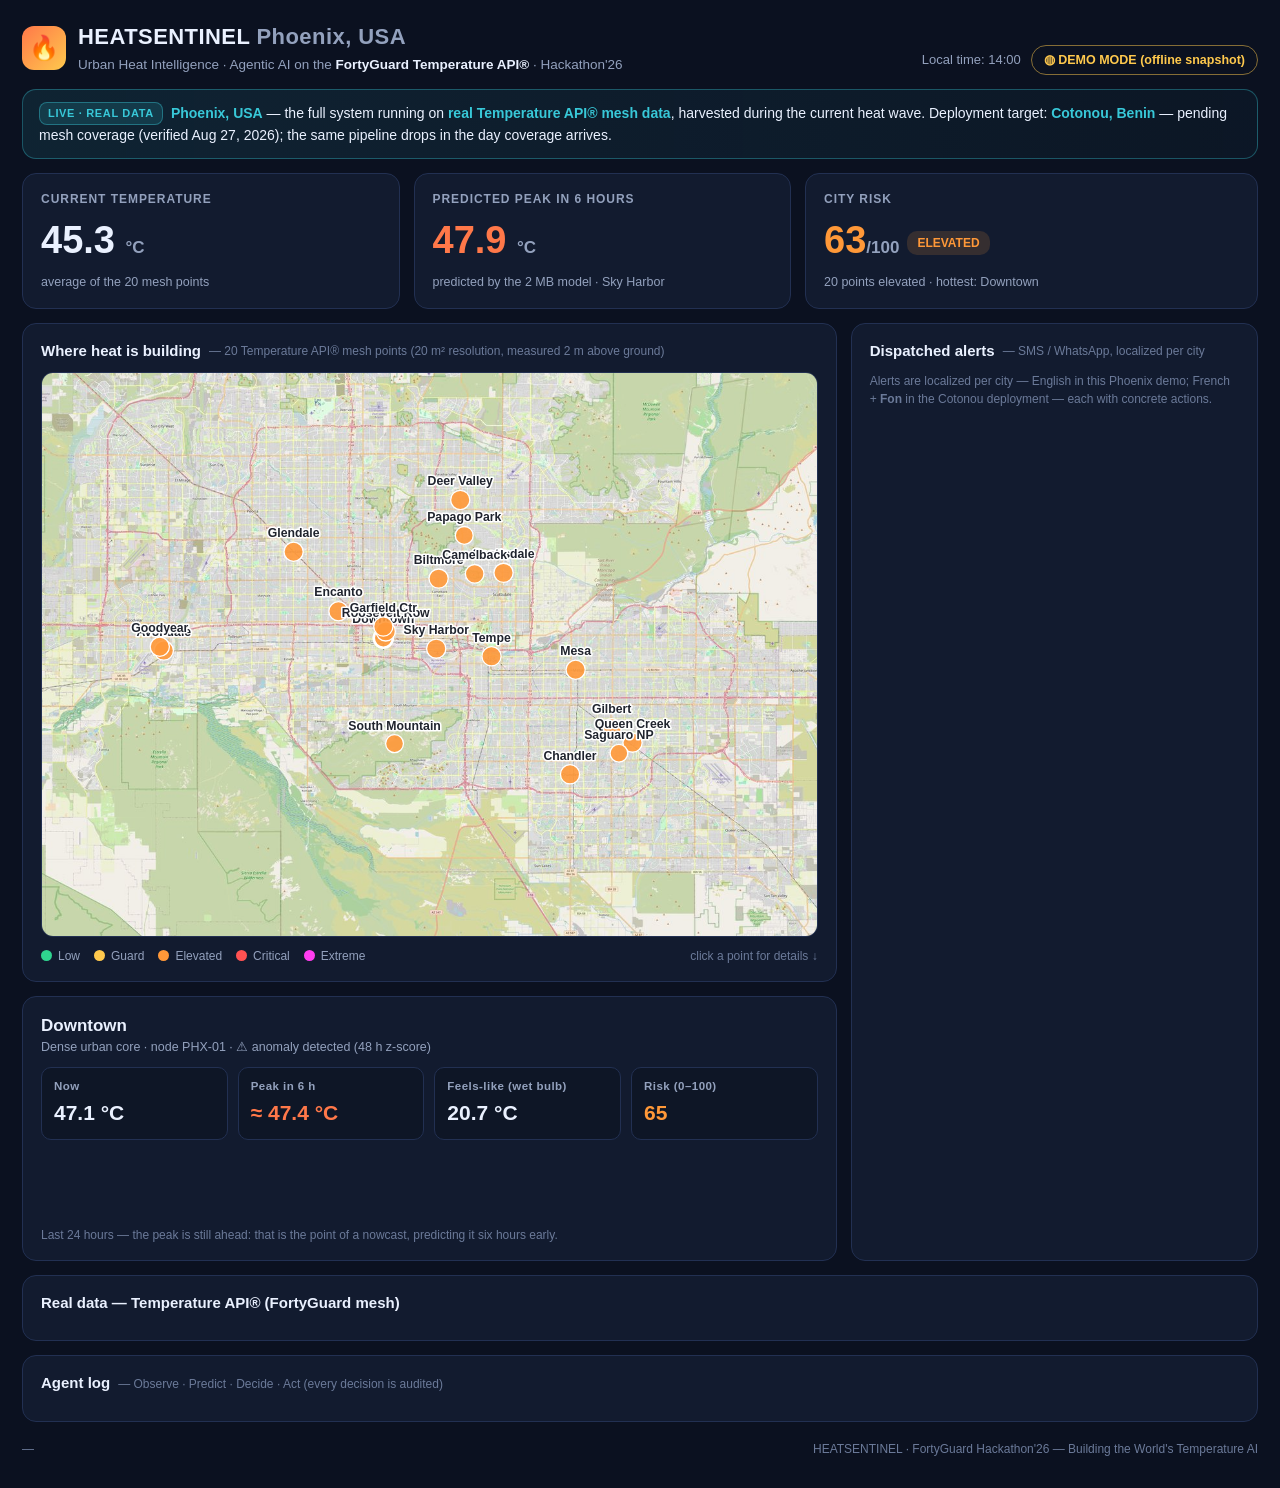
==== demo/dashboard.html @ e4a12551 "HeatSentinel — FortyGuard Hackathon'26 (Temperature API®)" ====
<!DOCTYPE html>
<html lang="fr">
<head>
<meta charset="UTF-8">
<meta name="viewport" content="width=device-width, initial-scale=1.0">
<title>HeatSentinel — Cotonou · Bénin</title>
<style>
:root{
  --bg:#0b1120; --card:#121b2f; --card2:#0e1626; --line:#223052;
  --txt:#eaf1ff; --mut:#93a1bd; --faint:#6b7a99;
  --acc:#ff7849; --gold:#ffc94d; --red:#ff5252; --green:#2fd48f;
  --orange:#ff9838; --cyan:#38c8d8; --extreme:#ff3df0;
}
*{box-sizing:border-box;margin:0;padding:0}
body{background:var(--bg);color:var(--txt);font:15px/1.5 -apple-system,BlinkMacSystemFont,"Segoe UI",Roboto,"Helvetica Neue",Arial,sans-serif;padding:20px 22px 30px}
h1{font-size:22px;letter-spacing:.02em}
h2{font-size:15px;font-weight:600;color:var(--txt);margin-bottom:10px;display:flex;align-items:center;gap:8px}
.mut{color:var(--mut)}
.wrap{max-width:1280px;margin:0 auto;display:flex;flex-direction:column;gap:14px}

/* ---------- header ---------- */
header{display:flex;justify-content:space-between;align-items:flex-end;gap:16px}
.brand{display:flex;gap:12px;align-items:center}
.logo{width:44px;height:44px;border-radius:12px;background:linear-gradient(135deg,#ff7849,#ffc94d);display:flex;align-items:center;justify-content:center;font-size:24px;flex:none}
.brand .sub{color:var(--mut);font-size:13.5px;margin-top:2px}
.hright{display:flex;gap:10px;align-items:center}
.badge{font-size:12.5px;font-weight:600;padding:5px 12px;border-radius:20px;border:1px solid var(--line);color:var(--mut);white-space:nowrap}
.badge.live{border-color:rgba(47,212,143,.5);color:var(--green)}
.badge.demo{border-color:rgba(255,201,77,.5);color:var(--gold)}
#clock{font-size:13px;color:var(--mut);font-variant-numeric:tabular-nums}

/* ---------- banner contexte ---------- */
.banner{background:linear-gradient(90deg,rgba(56,200,216,.10),rgba(56,200,216,.03));border:1px solid rgba(56,200,216,.35);border-radius:14px;padding:12px 16px;font-size:14px;color:var(--txt)}
.banner b{color:var(--cyan)}
.banner .tag{display:inline-block;background:rgba(56,200,216,.15);border:1px solid rgba(56,200,216,.4);color:var(--cyan);font-size:11px;font-weight:700;letter-spacing:.06em;padding:2px 8px;border-radius:8px;margin-right:8px;vertical-align:1px}

/* ---------- hero stats ---------- */
.hero{display:grid;grid-template-columns:1fr 1fr 1.2fr;gap:14px}
.stat{background:var(--card);border:1px solid var(--line);border-radius:14px;padding:16px 18px}
.stat .k{font-size:12px;font-weight:600;letter-spacing:.08em;color:var(--mut);text-transform:uppercase}
.stat .v{font-size:38px;font-weight:700;margin-top:4px;font-variant-numeric:tabular-nums}
.stat .v small{font-size:17px;font-weight:600;color:var(--mut)}
.stat .s{font-size:12.5px;color:var(--mut);margin-top:4px}
.stat.peak .v{color:var(--acc)}
.stat.risk .v{color:var(--green)}
.lv-chip{display:inline-block;font-size:12px;font-weight:700;padding:3px 10px;border-radius:10px;margin-left:8px;vertical-align:6px}
.l-green{background:rgba(47,212,143,.15);color:var(--green)}
.l-yellow{background:rgba(255,201,77,.15);color:var(--gold)}
.l-orange{background:rgba(255,152,56,.15);color:var(--orange)}
.l-red{background:rgba(255,82,82,.15);color:var(--red)}
.l-black{background:rgba(255,61,240,.15);color:var(--extreme)}

/* ---------- grid principale ---------- */
.grid{display:grid;grid-template-columns:2fr 1fr;gap:14px}
.card{background:var(--card);border:1px solid var(--line);border-radius:14px;padding:16px 18px}
.card h2 .hint{font-weight:400;font-size:12px;color:var(--faint)}
.card h2 .hint{font-weight:400;font-size:12px;color:var(--faint)}

/* carte */
.mapbox{position:relative}
.mapframe{position:relative;border-radius:12px;overflow:hidden;border:1px solid var(--line);background:#0b1426}
#mapImg{width:100%;display:block}
svg#map{position:absolute;inset:0;width:100%;height:100%}
.node{cursor:pointer;transition:r .15s}
.node:hover{stroke:#fff;stroke-width:3}
.node.sel{stroke:#fff;stroke-width:4}
.maplabel{font-size:19px;font-weight:600;fill:#20242e;paint-order:stroke;stroke:#ffffff;stroke-width:5px;stroke-linejoin:round}
.maplegend{display:flex;gap:14px;flex-wrap:wrap;margin-top:10px;font-size:12px;color:var(--mut)}
.maplegend span{display:flex;align-items:center;gap:6px}
.dot{width:11px;height:11px;border-radius:50%;display:inline-block}

/* détail point */
.detailgrid{display:grid;grid-template-columns:repeat(4,1fr);gap:10px;margin-bottom:10px}
.dcell{background:var(--card2);border:1px solid var(--line);border-radius:10px;padding:10px 12px}
.dcell .k{font-size:11.5px;color:var(--mut);font-weight:600;letter-spacing:.04em}
.dcell .v{font-size:21px;font-weight:700;margin-top:2px;font-variant-numeric:tabular-nums}
.dcell .v.acc{color:var(--acc)}
#dName{font-size:17px;font-weight:700}
#dZone{font-size:12.5px;color:var(--mut);margin-bottom:10px}
canvas#spark{width:100%;height:74px;display:block;margin-top:8px}

/* alertes */
.alert{background:var(--card2);border:1px solid var(--line);border-left:4px solid var(--red);border-radius:10px;padding:11px 13px;margin-bottom:10px}
.alert.lv-green{border-left-color:var(--green)}
.alert.lv-yellow{border-left-color:var(--gold)}
.alert.lv-orange{border-left-color:var(--orange)}
.alert.lv-red{border-left-color:var(--red)}
.alert.lv-black{border-left-color:var(--extreme)}
.a-head{display:flex;align-items:center;gap:8px;font-size:13px;margin-bottom:6px}
.a-time{color:var(--faint);font-variant-numeric:tabular-nums}
.a-node{font-weight:700}
.a-badge{font-size:11px;font-weight:700;padding:2px 9px;border-radius:9px}
.a-msg{font-size:13.5px;line-height:1.45}
.a-fon{font-size:13px;font-style:italic;color:var(--gold);margin-top:5px;display:flex;gap:7px;align-items:baseline}
.fon-tag{font-style:normal;font-size:9.5px;font-weight:800;letter-spacing:.08em;background:rgba(255,201,77,.14);border:1px solid rgba(255,201,77,.45);color:var(--gold);padding:1px 6px;border-radius:6px;flex:none}
.a-actions{font-size:12px;color:var(--mut);margin-top:7px;padding-top:7px;border-top:1px dashed var(--line)}
.a-actions b{color:var(--txt);font-weight:600}
.annote{font-size:12px;color:var(--faint);margin-top:2px}

/* données réelles */
.realhead{display:flex;justify-content:space-between;align-items:baseline;gap:10px;flex-wrap:wrap}
.realgrid{display:grid;grid-template-columns:repeat(auto-fill,minmax(190px,1fr));gap:8px;margin-top:10px}
.realcard{background:rgba(56,200,216,.06);border:1px solid rgba(56,200,216,.28);border-radius:10px;padding:9px 12px}
.realcard .rc-name{font-weight:700;font-size:13px}
.realcard .rc-date{font-size:11px;color:var(--faint);margin-bottom:5px}
.realcard .rc-vals{display:flex;gap:12px;font-size:12.5px;font-variant-numeric:tabular-nums}
.realcard .rc-vals b{font-size:14.5px}
.rc-min{color:var(--cyan)} .rc-avg{color:var(--txt)} .rc-max{color:var(--orange)}

/* journal agent */
.ev{font-size:13px;padding:7px 0;border-bottom:1px dashed var(--line);display:flex;gap:10px;align-items:baseline}
.ev:last-child{border-bottom:none}
.ev-t{color:var(--faint);font-variant-numeric:tabular-nums;flex:none;font-size:12px}
.ev-k{font-weight:700;font-size:11px;letter-spacing:.05em;flex:none;width:92px}
.ev-n{color:var(--acc);font-weight:600;flex:none}

/* footer */
footer{display:flex;justify-content:space-between;gap:14px;flex-wrap:wrap;color:var(--faint);font-size:12px;padding-top:4px}
@media (max-width:900px){.grid{grid-template-columns:1fr}.hero{grid-template-columns:1fr}.detailgrid{grid-template-columns:1fr 1fr}}
</style>
</head>
<body>
<div class="wrap">

  <header>
    <div class="brand">
      <div class="logo">🔥</div>
      <div>
        <h1>HEATSENTINEL <span id="cityName" class="mut" style="font-weight:600">Phoenix, USA</span></h1>
        <div class="sub">Urban Heat Intelligence · Agentic AI on the <b style="color:var(--txt)">FortyGuard Temperature API®</b> · Hackathon'26</div>
      </div>
    </div>
    <div class="hright">
      <div id="clock">—</div>
      <div id="badge" class="badge demo">…</div>
    </div>
  </header>

  <div class="banner" id="banner">Chargement…</div>

  <div class="hero">
    <div class="stat">
      <div class="k">Current temperature</div>
      <div class="v" id="statNow">— <small>°C</small></div>
      <div class="s" id="statNowSub">average of the 20 mesh points</div>
    </div>
    <div class="stat peak">
      <div class="k">Predicted peak in 6 hours</div>
      <div class="v" id="statPeak">— <small>°C</small></div>
      <div class="s">predicted by the 2 MB model · <span id="statPeakNode">—</span></div>
    </div>
    <div class="stat risk">
      <div class="k">City risk</div>
      <div class="v" id="statScore">—<small>/100</small><span id="statLevel" class="lv-chip l-green">—</span></div>
      <div class="s" id="statLevels">—</div>
    </div>
  </div>

  <div class="grid">
    <div style="display:flex;flex-direction:column;gap:14px">
      <div class="card mapbox">
        <h2>Where heat is building <span class="hint">— 20 Temperature API® mesh points (20 m² resolution, measured 2 m above ground)</span></h2>
        <div class="mapframe">
          <img id="mapImg" src="[data-uri]" alt="Carte de la ville (OpenStreetMap)">
          <svg id="map" viewBox="0 0 1200 872" preserveAspectRatio="none">
            <g id="nodes"></g>
          </svg>
        </div>
        <div class="maplegend">
          <span><i class="dot" style="background:var(--green)"></i> Low</span>
          <span><i class="dot" style="background:var(--gold)"></i> Guard</span>
          <span><i class="dot" style="background:var(--orange)"></i> Elevated</span>
          <span><i class="dot" style="background:var(--red)"></i> Critical</span>
          <span><i class="dot" style="background:var(--extreme)"></i> Extreme</span>
          <span style="margin-left:auto;color:var(--faint)">click a point for details ↓</span>
        </div>
      </div>

      <div class="card">
        <div id="dName">—</div>
        <div id="dZone">—</div>
        <div class="detailgrid">
          <div class="dcell"><div class="k">Now</div><div class="v" id="dT">—</div></div>
          <div class="dcell"><div class="k">Peak in 6 h</div><div class="v acc" id="dPeak">—</div></div>
          <div class="dcell"><div class="k">Feels-like (wet bulb)</div><div class="v" id="dWb">—</div></div>
          <div class="dcell"><div class="k">Risk (0–100)</div><div class="v" id="dScore">—</div></div>
        </div>
        <canvas id="spark" width="900" height="74"></canvas>
        <div class="annote">Last 24 hours — the peak is still ahead: that is the point of a nowcast, predicting it six hours early.</div>
      </div>
    </div>

    <div class="card">
      <h2>Dispatched alerts <span class="hint">— SMS / WhatsApp, localized per city</span></h2>
      <div id="alerts"></div>
      <div class="annote">Alerts are localized per city — English in this Phoenix demo; French + <b>Fon</b> in the Cotonou deployment — each with concrete actions.</div>
    </div>
  </div>

  <div class="card" id="realCard">
    <div class="realhead">
      <h2 style="margin-bottom:0">Real data — Temperature API® (FortyGuard mesh)</h2>
      <span class="hint" id="realMeta" style="font-size:12.5px;color:var(--faint)"></span>
    </div>
    <div class="annote" id="realNote"></div>
    <div class="realgrid" id="realGrid"></div>
  </div>

  <div class="card">
    <h2>Agent log <span class="hint">— Observe · Predict · Decide · Act (every decision is audited)</span></h2>
    <div id="agent"></div>
  </div>

  <footer>
    <span id="modelinfo">—</span>
    <span>HEATSENTINEL · FortyGuard Hackathon'26 — Building the World's Temperature AI</span>
  </footer>
</div>

<script>
const SNAP = /*__SNAPSHOT__*/{"mode": "demo", "speed": "snapshot (hors-ligne)", "ts": "2026-08-27T21:00:00+00:00", "clock_local": "14:00", "city": {"name": "Phoenix", "country": "USA — Arizona", "population": "≈ 1,6 M (ville) · 4,9 M (métropole)", "heat_pitch": "chaleur désertique — 40–43 °C réguliers en août, 45+ en vague de chaleur", "map": {"label": "SONORAN DESERT", "coast": false, "x0": -112.45, "x1": -111.65, "y0": 33.25, "y1": 33.65}, "source": "Temperature API® mesh (20 m², 2 m above ground) — 40 real readings, re-anchored daily"}, "nodes": [{"node_id": "PHX-01", "name": "Downtown", "lat": 33.448, "lon": -112.074, "zone": "dense", "uhi": 2.4, "t_now": 47.1, "rh": 6.9, "wind": 1.0, "wb_gt": 20.7, "tmax6h": 47.4, "score": 65.0, "level": "orange", "anomaly": 1}, {"node_id": "PHX-02", "name": "Sky Harbor", "lat": 33.437, "lon": -112.008, "zone": "industrial", "uhi": 2.8, "t_now": 48.2, "rh": 5.0, "wind": 1.7, "wb_gt": 20.0, "tmax6h": 47.9, "score": 65.0, "level": "orange", "anomaly": 1}, {"node_id": "PHX-03", "name": "Tempe", "lat": 33.429, "lon": -111.939, "zone": "dense", "uhi": 1.8, "t_now": 46.4, "rh": 5.0, "wind": 1.8, "wb_gt": 19.1, "tmax6h": 46.8, "score": 65.0, "level": "orange", "anomaly": 1}, {"node_id": "PHX-04", "name": "Mesa", "lat": 33.415, "lon": -111.834, "zone": "mixed", "uhi": 1.5, "t_now": 45.5, "rh": 6.3, "wind": 1.1, "wb_gt": 19.5, "tmax6h": 46.8, "score": 65.0, "level": "orange", "anomaly": 1}, {"node_id": "PHX-05", "name": "Chandler", "lat": 33.306, "lon": -111.841, "zone": "mixed", "uhi": 1.4, "t_now": 45.8, "rh": 5.0, "wind": 3.8, "wb_gt": 18.8, "tmax6h": 46.9, "score": 65.0, "level": "orange", "anomaly": 1}, {"node_id": "PHX-06", "name": "Gilbert", "lat": 33.354, "lon": -111.789, "zone": "mixed", "uhi": 1.3, "t_now": 46.1, "rh": 6.7, "wind": 2.7, "wb_gt": 20.0, "tmax6h": 46.7, "score": 65.0, "level": "orange", "anomaly": 1}, {"node_id": "PHX-07", "name": "Scottsdale", "lat": 33.516, "lon": -111.924, "zone": "mixed", "uhi": 1.2, "t_now": 45.2, "rh": 5.0, "wind": 2.8, "wb_gt": 18.5, "tmax6h": 46.6, "score": 65.0, "level": "orange", "anomaly": 1}, {"node_id": "PHX-08", "name": "Glendale", "lat": 33.538, "lon": -112.186, "zone": "dense", "uhi": 1.6, "t_now": 46.0, "rh": 5.2, "wind": 3.0, "wb_gt": 19.0, "tmax6h": 47.0, "score": 65.0, "level": "orange", "anomaly": 1}, {"node_id": "PHX-09", "name": "Avondale", "lat": 33.435, "lon": -112.348, "zone": "mixed", "uhi": 1.2, "t_now": 45.2, "rh": 5.0, "wind": 2.2, "wb_gt": 18.5, "tmax6h": 46.7, "score": 65.0, "level": "orange", "anomaly": 1}, {"node_id": "PHX-10", "name": "Goodyear", "lat": 33.439, "lon": -112.353, "zone": "industrial", "uhi": 1.9, "t_now": 46.8, "rh": 5.0, "wind": 2.7, "wb_gt": 19.3, "tmax6h": 47.3, "score": 65.0, "level": "orange", "anomaly": 1}, {"node_id": "PHX-11", "name": "Queen Creek", "lat": 33.339, "lon": -111.763, "zone": "mixed", "uhi": 1.1, "t_now": 44.3, "rh": 9.6, "wind": 3.5, "wb_gt": 20.8, "tmax6h": 46.3, "score": 65.0, "level": "orange", "anomaly": 1}, {"node_id": "PHX-12", "name": "Deer Valley", "lat": 33.592, "lon": -111.978, "zone": "mixed", "uhi": 1.0, "t_now": 45.6, "rh": 5.0, "wind": 4.5, "wb_gt": 18.7, "tmax6h": 46.8, "score": 65.0, "level": "orange", "anomaly": 1}, {"node_id": "PHX-13", "name": "Encanto", "lat": 33.476, "lon": -112.13, "zone": "mixed", "uhi": 1.3, "t_now": 45.7, "rh": 5.6, "wind": 2.5, "wb_gt": 19.1, "tmax6h": 47.1, "score": 65.0, "level": "orange", "anomaly": 1}, {"node_id": "PHX-14", "name": "Biltmore", "lat": 33.51, "lon": -112.005, "zone": "dense", "uhi": 1.5, "t_now": 45.0, "rh": 5.0, "wind": 3.4, "wb_gt": 18.4, "tmax6h": 46.6, "score": 65.0, "level": "orange", "anomaly": 1}, {"node_id": "PHX-15", "name": "Papago Park", "lat": 33.555, "lon": -111.973, "zone": "park", "uhi": -1.2, "t_now": 42.9, "rh": 5.2, "wind": 2.9, "wb_gt": 17.4, "tmax6h": 43.5, "score": 55.5, "level": "orange", "anomaly": 0}, {"node_id": "PHX-16", "name": "South Mountain", "lat": 33.338, "lon": -112.06, "zone": "park", "uhi": -1.5, "t_now": 42.1, "rh": 6.6, "wind": 2.2, "wb_gt": 17.9, "tmax6h": 43.5, "score": 55.4, "level": "orange", "anomaly": 0}, {"node_id": "PHX-17", "name": "Saguaro NP", "lat": 33.328, "lon": -111.78, "zone": "park", "uhi": -1.8, "t_now": 42.6, "rh": 5.0, "wind": 4.5, "wb_gt": 17.1, "tmax6h": 43.3, "score": 54.2, "level": "orange", "anomaly": 0}, {"node_id": "PHX-18", "name": "Roosevelt Row", "lat": 33.455, "lon": -112.071, "zone": "dense", "uhi": 2.2, "t_now": 46.3, "rh": 6.9, "wind": 4.0, "wb_gt": 20.3, "tmax6h": 47.8, "score": 65.0, "level": "orange", "anomaly": 1}, {"node_id": "PHX-19", "name": "Garfield Ctr", "lat": 33.46, "lon": -112.074, "zone": "dense", "uhi": 2.0, "t_now": 45.9, "rh": 5.9, "wind": 3.1, "wb_gt": 19.4, "tmax6h": 47.0, "score": 65.0, "level": "orange", "anomaly": 1}, {"node_id": "PHX-20", "name": "Camelback", "lat": 33.515, "lon": -111.96, "zone": "park", "uhi": -0.8, "t_now": 42.7, "rh": 6.3, "wind": 3.7, "wb_gt": 18.0, "tmax6h": 44.3, "score": 60.7, "level": "orange", "anomaly": 0}], "stats": {"nodes": 20, "max_temp": 48.2, "avg_score": 63.3, "by_level": {"orange": 20}, "hottest": "Downtown", "hottest_score": 65.0}, "series": {"PHX-01": [["26/08 22:00", 42.9], ["26/08 23:00", 42.8], ["27/08 00:00", 46.6], ["27/08 01:00", 45.5], ["27/08 02:00", 43.8], ["27/08 03:00", 41.8], ["27/08 04:00", 40.1], ["27/08 05:00", 38.6], ["27/08 06:00", 36.7], ["27/08 07:00", 35.0], ["27/08 08:00", 33.7], ["27/08 09:00", 33.0], ["27/08 10:00", 32.5], ["27/08 11:00", 32.3], ["27/08 12:00", 33.1], ["27/08 13:00", 34.1], ["27/08 14:00", 35.8], ["27/08 15:00", 37.5], ["27/08 16:00", 39.0], ["27/08 17:00", 40.6], ["27/08 18:00", 42.9], ["27/08 19:00", 45.0], ["27/08 20:00", 46.3], ["27/08 21:00", 47.1]], "PHX-02": [["26/08 22:00", 42.8], ["26/08 23:00", 42.8], ["27/08 00:00", 46.7], ["27/08 01:00", 46.2], ["27/08 02:00", 45.2], ["27/08 03:00", 43.7], ["27/08 04:00", 41.4], ["27/08 05:00", 39.6], ["27/08 06:00", 37.7], ["27/08 07:00", 36.0], ["27/08 08:00", 34.8], ["27/08 09:00", 33.8], ["27/08 10:00", 33.3], ["27/08 11:00", 33.3], ["27/08 12:00", 33.8], ["27/08 13:00", 34.2], ["27/08 14:00", 35.6], ["27/08 15:00", 37.2], ["27/08 16:00", 38.8], ["27/08 17:00", 41.3], ["27/08 18:00", 43.6], ["27/08 19:00", 45.6], ["27/08 20:00", 47.0], ["27/08 21:00", 48.2]], "PHX-03": [["26/08 22:00", 42.6], ["26/08 23:00", 42.7], ["27/08 00:00", 46.2], ["27/08 01:00", 45.3], ["27/08 02:00", 44.0], ["27/08 03:00", 43.0], ["27/08 04:00", 40.9], ["27/08 05:00", 38.7], ["27/08 06:00", 36.8], ["27/08 07:00", 35.2], ["27/08 08:00", 33.6], ["27/08 09:00", 32.3], ["27/08 10:00", 32.4], ["27/08 11:00", 32.4], ["27/08 12:00", 32.6], ["27/08 13:00", 33.8], ["27/08 14:00", 35.0], ["27/08 15:00", 36.6], ["27/08 16:00", 38.5], ["27/08 17:00", 40.1], ["27/08 18:00", 42.1], ["27/08 19:00", 44.2], ["27/08 20:00", 45.6], ["27/08 21:00", 46.4]], "PHX-04": [["26/08 22:00", 42.3], ["26/08 23:00", 42.7], ["27/08 00:00", 44.4], ["27/08 01:00", 43.5], ["27/08 02:00", 42.6], ["27/08 03:00", 41.0], ["27/08 04:00", 38.9], ["27/08 05:00", 36.8], ["27/08 06:00", 35.4], ["27/08 07:00", 33.4], ["27/08 08:00", 32.5], ["27/08 09:00", 31.6], ["27/08 10:00", 30.9], ["27/08 11:00", 30.8], ["27/08 12:00", 31.2], ["27/08 13:00", 32.5], ["27/08 14:00", 34.1], ["27/08 15:00", 35.4], ["27/08 16:00", 37.2], ["27/08 17:00", 39.0], ["27/08 18:00", 41.3], ["27/08 19:00", 42.7], ["27/08 20:00", 44.6], ["27/08 21:00", 45.5]], "PHX-05": [["26/08 22:00", 42.5], ["26/08 23:00", 42.1], ["27/08 00:00", 45.3], ["27/08 01:00", 44.7], ["27/08 02:00", 43.5], ["27/08 03:00", 41.8], ["27/08 04:00", 40.2], ["27/08 05:00", 38.4], ["27/08 06:00", 36.7], ["27/08 07:00", 35.2], ["27/08 08:00", 34.1], ["27/08 09:00", 33.1], ["27/08 10:00", 32.7], ["27/08 11:00", 32.4], ["27/08 12:00", 32.6], ["27/08 13:00", 33.9], ["27/08 14:00", 35.2], ["27/08 15:00", 36.9], ["27/08 16:00", 38.6], ["27/08 17:00", 40.3], ["27/08 18:00", 42.0], ["27/08 19:00", 44.0], ["27/08 20:00", 45.4], ["27/08 21:00", 45.8]], "PHX-06": [["26/08 22:00", 42.5], ["26/08 23:00", 42.1], ["27/08 00:00", 44.7], ["27/08 01:00", 44.1], ["27/08 02:00", 42.7], ["27/08 03:00", 40.9], ["27/08 04:00", 39.2], ["27/08 05:00", 37.2], ["27/08 06:00", 35.4], ["27/08 07:00", 34.0], ["27/08 08:00", 32.4], ["27/08 09:00", 31.3], ["27/08 10:00", 30.9], ["27/08 11:00", 31.3], ["27/08 12:00", 32.1], ["27/08 13:00", 32.9], ["27/08 14:00", 34.4], ["27/08 15:00", 35.9], ["27/08 16:00", 38.2], ["27/08 17:00", 39.7], ["27/08 18:00", 41.9], ["27/08 19:00", 43.3], ["27/08 20:00", 45.1], ["27/08 21:00", 46.1]], "PHX-07": [["26/08 22:00", 42.5], ["26/08 23:00", 42.5], ["27/08 00:00", 45.6], ["27/08 01:00", 44.5], ["27/08 02:00", 43.2], ["27/08 03:00", 41.5], ["27/08 04:00", 39.3], ["27/08 05:00", 37.4], ["27/08 06:00", 35.4], ["27/08 07:00", 33.4], ["27/08 08:00", 32.2], ["27/08 09:00", 31.5], ["27/08 10:00", 31.2], ["27/08 11:00", 31.4], ["27/08 12:00", 31.4], ["27/08 13:00", 32.0], ["27/08 14:00", 34.0], ["27/08 15:00", 35.4], ["27/08 16:00", 37.4], ["27/08 17:00", 39.2], ["27/08 18:00", 41.1], ["27/08 19:00", 42.6], ["27/08 20:00", 44.2], ["27/08 21:00", 45.2]], "PHX-08": [["26/08 22:00", 42.6], ["26/08 23:00", 42.4], ["27/08 00:00", 45.4], ["27/08 01:00", 44.6], ["27/08 02:00", 43.2], ["27/08 03:00", 41.7], ["27/08 04:00", 40.0], ["27/08 05:00", 37.9], ["27/08 06:00", 36.4], ["27/08 07:00", 34.6], ["27/08 08:00", 33.2], ["27/08 09:00", 32.3], ["27/08 10:00", 31.3], ["27/08 11:00", 31.2], ["27/08 12:00", 32.0], ["27/08 13:00", 32.5], ["27/08 14:00", 34.3], ["27/08 15:00", 36.3], ["27/08 16:00", 38.1], ["27/08 17:00", 40.1], ["27/08 18:00", 42.2], ["27/08 19:00", 43.7], ["27/08 20:00", 45.2], ["27/08 21:00", 46.0]], "PHX-09": [["26/08 22:00", 42.7], ["26/08 23:00", 42.6], ["27/08 00:00", 44.9], ["27/08 01:00", 43.9], ["27/08 02:00", 43.0], ["27/08 03:00", 40.9], ["27/08 04:00", 38.8], ["27/08 05:00", 36.5], ["27/08 06:00", 34.6], ["27/08 07:00", 33.0], ["27/08 08:00", 31.4], ["27/08 09:00", 30.5], ["27/08 10:00", 29.7], ["27/08 11:00", 29.7], ["27/08 12:00", 30.8], ["27/08 13:00", 32.0], ["27/08 14:00", 33.5], ["27/08 15:00", 35.0], ["27/08 16:00", 36.5], ["27/08 17:00", 38.3], ["27/08 18:00", 40.3], ["27/08 19:00", 42.3], ["27/08 20:00", 44.0], ["27/08 21:00", 45.2]], "PHX-10": [["26/08 22:00", 42.6], ["26/08 23:00", 42.6], ["27/08 00:00", 45.5], ["27/08 01:00", 44.8], ["27/08 02:00", 43.6], ["27/08 03:00", 42.3], ["27/08 04:00", 40.3], ["27/08 05:00", 38.5], ["27/08 06:00", 37.0], ["27/08 07:00", 34.8], ["27/08 08:00", 33.6], ["27/08 09:00", 32.8], ["27/08 10:00", 32.2], ["27/08 11:00", 31.8], ["27/08 12:00", 32.5], ["27/08 13:00", 33.2], ["27/08 14:00", 34.5], ["27/08 15:00", 36.2], ["27/08 16:00", 38.3], ["27/08 17:00", 40.1], ["27/08 18:00", 41.8], ["27/08 19:00", 43.6], ["27/08 20:00", 45.2], ["27/08 21:00", 46.8]], "PHX-11": [["26/08 22:00", 42.1], ["26/08 23:00", 42.2], ["27/08 00:00", 44.6], ["27/08 01:00", 43.2], ["27/08 02:00", 42.3], ["27/08 03:00", 40.8], ["27/08 04:00", 39.0], ["27/08 05:00", 36.9], ["27/08 06:00", 34.9], ["27/08 07:00", 33.4], ["27/08 08:00", 32.6], ["27/08 09:00", 31.7], ["27/08 10:00", 30.9], ["27/08 11:00", 31.0], ["27/08 12:00", 31.6], ["27/08 13:00", 32.8], ["27/08 14:00", 34.2], ["27/08 15:00", 35.1], ["27/08 16:00", 37.2], ["27/08 17:00", 38.8], ["27/08 18:00", 40.4], ["27/08 19:00", 42.1], ["27/08 20:00", 43.7], ["27/08 21:00", 44.3]], "PHX-12": [["26/08 22:00", 42.5], ["26/08 23:00", 42.4], ["27/08 00:00", 44.8], ["27/08 01:00", 44.2], ["27/08 02:00", 42.6], ["27/08 03:00", 40.9], ["27/08 04:00", 39.1], ["27/08 05:00", 37.4], ["27/08 06:00", 35.2], ["27/08 07:00", 33.2], ["27/08 08:00", 32.2], ["27/08 09:00", 30.8], ["27/08 10:00", 30.4], ["27/08 11:00", 30.6], ["27/08 12:00", 31.2], ["27/08 13:00", 32.2], ["27/08 14:00", 33.5], ["27/08 15:00", 35.4], ["27/08 16:00", 37.4], ["27/08 17:00", 39.1], ["27/08 18:00", 41.0], ["27/08 19:00", 42.7], ["27/08 20:00", 44.5], ["27/08 21:00", 45.6]], "PHX-13": [["26/08 22:00", 42.8], ["26/08 23:00", 42.8], ["27/08 00:00", 45.7], ["27/08 01:00", 44.9], ["27/08 02:00", 43.8], ["27/08 03:00", 42.1], ["27/08 04:00", 40.6], ["27/08 05:00", 38.8], ["27/08 06:00", 36.8], ["27/08 07:00", 35.1], ["27/08 08:00", 33.7], ["27/08 09:00", 32.3], ["27/08 10:00", 31.8], ["27/08 11:00", 31.8], ["27/08 12:00", 32.1], ["27/08 13:00", 33.1], ["27/08 14:00", 34.4], ["27/08 15:00", 36.2], ["27/08 16:00", 38.2], ["27/08 17:00", 40.1], ["27/08 18:00", 41.5], ["27/08 19:00", 43.6], ["27/08 20:00", 44.8], ["27/08 21:00", 45.7]], "PHX-14": [["26/08 22:00", 42.7], ["26/08 23:00", 42.5], ["27/08 00:00", 45.4], ["27/08 01:00", 44.5], ["27/08 02:00", 42.9], ["27/08 03:00", 41.1], ["27/08 04:00", 39.7], ["27/08 05:00", 37.6], ["27/08 06:00", 36.0], ["27/08 07:00", 34.3], ["27/08 08:00", 32.9], ["27/08 09:00", 32.1], ["27/08 10:00", 31.5], ["27/08 11:00", 31.6], ["27/08 12:00", 31.6], ["27/08 13:00", 32.8], ["27/08 14:00", 33.5], ["27/08 15:00", 35.3], ["27/08 16:00", 37.4], ["27/08 17:00", 39.6], ["27/08 18:00", 41.1], ["27/08 19:00", 42.6], ["27/08 20:00", 43.9], ["27/08 21:00", 45.0]], "PHX-15": [["26/08 22:00", 42.4], ["26/08 23:00", 42.3], ["27/08 00:00", 42.7], ["27/08 01:00", 41.5], ["27/08 02:00", 40.3], ["27/08 03:00", 39.0], ["27/08 04:00", 37.0], ["27/08 05:00", 35.0], ["27/08 06:00", 33.4], ["27/08 07:00", 31.9], ["27/08 08:00", 30.0], ["27/08 09:00", 29.7], ["27/08 10:00", 29.3], ["27/08 11:00", 29.5], ["27/08 12:00", 29.9], ["27/08 13:00", 30.3], ["27/08 14:00", 31.9], ["27/08 15:00", 33.4], ["27/08 16:00", 35.4], ["27/08 17:00", 37.3], ["27/08 18:00", 39.2], ["27/08 19:00", 40.6], ["27/08 20:00", 42.2], ["27/08 21:00", 42.9]], "PHX-16": [["26/08 22:00", 41.9], ["26/08 23:00", 41.8], ["27/08 00:00", 43.1], ["27/08 01:00", 41.8], ["27/08 02:00", 40.7], ["27/08 03:00", 39.2], ["27/08 04:00", 37.6], ["27/08 05:00", 35.9], ["27/08 06:00", 34.2], ["27/08 07:00", 32.4], ["27/08 08:00", 30.8], ["27/08 09:00", 30.3], ["27/08 10:00", 29.3], ["27/08 11:00", 28.8], ["27/08 12:00", 29.5], ["27/08 13:00", 30.8], ["27/08 14:00", 32.2], ["27/08 15:00", 34.0], ["27/08 16:00", 35.2], ["27/08 17:00", 37.0], ["27/08 18:00", 38.4], ["27/08 19:00", 40.4], ["27/08 20:00", 41.4], ["27/08 21:00", 42.1]], "PHX-17": [["26/08 22:00", 42.3], ["26/08 23:00", 42.0], ["27/08 00:00", 42.4], ["27/08 01:00", 41.2], ["27/08 02:00", 40.0], ["27/08 03:00", 38.6], ["27/08 04:00", 36.6], ["27/08 05:00", 34.7], ["27/08 06:00", 32.5], ["27/08 07:00", 30.8], ["27/08 08:00", 30.2], ["27/08 09:00", 29.4], ["27/08 10:00", 28.8], ["27/08 11:00", 28.6], ["27/08 12:00", 29.1], ["27/08 13:00", 30.1], ["27/08 14:00", 31.3], ["27/08 15:00", 33.1], ["27/08 16:00", 34.7], ["27/08 17:00", 36.5], ["27/08 18:00", 38.5], ["27/08 19:00", 39.9], ["27/08 20:00", 41.6], ["27/08 21:00", 42.6]], "PHX-18": [["26/08 22:00", 42.9], ["26/08 23:00", 42.9], ["27/08 00:00", 45.9], ["27/08 01:00", 45.0], ["27/08 02:00", 43.9], ["27/08 03:00", 42.2], ["27/08 04:00", 40.1], ["27/08 05:00", 37.9], ["27/08 06:00", 35.9], ["27/08 07:00", 34.4], ["27/08 08:00", 33.2], ["27/08 09:00", 32.1], ["27/08 10:00", 31.1], ["27/08 11:00", 31.3], ["27/08 12:00", 31.7], ["27/08 13:00", 33.0], ["27/08 14:00", 34.3], ["27/08 15:00", 35.8], ["27/08 16:00", 37.9], ["27/08 17:00", 40.5], ["27/08 18:00", 42.6], ["27/08 19:00", 44.3], ["27/08 20:00", 45.8], ["27/08 21:00", 46.3]], "PHX-19": [["26/08 22:00", 42.8], ["26/08 23:00", 42.9], ["27/08 00:00", 46.1], ["27/08 01:00", 45.0], ["27/08 02:00", 44.5], ["27/08 03:00", 42.7], ["27/08 04:00", 40.6], ["27/08 05:00", 38.3], ["27/08 06:00", 36.9], ["27/08 07:00", 35.3], ["27/08 08:00", 34.2], ["27/08 09:00", 33.2], ["27/08 10:00", 32.9], ["27/08 11:00", 32.5], ["27/08 12:00", 33.0], ["27/08 13:00", 33.9], ["27/08 14:00", 35.6], ["27/08 15:00", 37.2], ["27/08 16:00", 38.8], ["27/08 17:00", 40.7], ["27/08 18:00", 42.1], ["27/08 19:00", 43.3], ["27/08 20:00", 45.0], ["27/08 21:00", 45.9]], "PHX-20": [["26/08 22:00", 42.1], ["26/08 23:00", 42.5], ["27/08 00:00", 43.8], ["27/08 01:00", 42.5], ["27/08 02:00", 40.8], ["27/08 03:00", 39.7], ["27/08 04:00", 38.3], ["27/08 05:00", 36.1], ["27/08 06:00", 34.1], ["27/08 07:00", 32.4], ["27/08 08:00", 31.4], ["27/08 09:00", 30.1], ["27/08 10:00", 29.2], ["27/08 11:00", 29.8], ["27/08 12:00", 30.3], ["27/08 13:00", 31.4], ["27/08 14:00", 32.6], ["27/08 15:00", 34.3], ["27/08 16:00", 35.7], ["27/08 17:00", 37.4], ["27/08 18:00", 39.2], ["27/08 19:00", 40.3], ["27/08 20:00", 41.7], ["27/08 21:00", 42.7]]}, "model": {"name": "Hybride Ridge+LightGBM nowcast 6h + z-score 48h", "mae": 0.601, "rmse": 0.768, "r2": 0.9721, "size_kb": 1979.8, "edge": "ONNX-ready · NVIDIA Jetson"}, "alerts": [{"ts": "2026-08-27T21:00:00+00:00", "node_id": "PHX-02", "node": "Sky Harbor", "level": "orange", "level_fr": "Élevé", "level_en": "Elevated", "t_now": 48.2, "tmax6h": 47.9, "score": 65.0, "anomaly": true, "message_fr": "[Élevé] Sky Harbor: pic 47.9 °C prévu 6 heures à l'avance (risque 65/100) — Ombrage et hydratation renforcés (travailleurs extérieurs) · ⚠ anomalie détectée (z-score 48 h : vérifier pic local / capteur)", "message_en": "[Elevated] Sky Harbor: peak 47.9 °C in the next 6 h (risk 65/100) — Enhanced shade & hydration for outdoor workers", "message_fon": "Nyuɖu nyu — tɔ nyǐ!", "actions_fr": ["Ombrage et hydratation renforcés (travailleurs extérieurs)", "Suivi renforcé des zones denses"], "actions_en": ["Enhanced shade & hydration for outdoor workers", "Reinforced monitoring of dense districts"]}, {"ts": "2026-08-27T21:00:00+00:00", "node_id": "PHX-18", "node": "Roosevelt Row", "level": "orange", "level_fr": "Élevé", "level_en": "Elevated", "t_now": 46.3, "tmax6h": 47.8, "score": 65.0, "anomaly": true, "message_fr": "[Élevé] Roosevelt Row: pic 47.8 °C prévu 6 heures à l'avance (risque 65/100) — Ombrage et hydratation renforcés (travailleurs extérieurs) · ⚠ anomalie détectée (z-score 48 h : vérifier pic local / capteur)", "message_en": "[Elevated] Roosevelt Row: peak 47.8 °C in the next 6 h (risk 65/100) — Enhanced shade & hydration for outdoor workers", "message_fon": "Nyuɖu nyu — tɔ nyǐ!", "actions_fr": ["Ombrage et hydratation renforcés (travailleurs extérieurs)", "Suivi renforcé des zones denses"], "actions_en": ["Enhanced shade & hydration for outdoor workers", "Reinforced monitoring of dense districts"]}, {"ts": "2026-08-27T21:00:00+00:00", "node_id": "PHX-01", "node": "Downtown", "level": "orange", "level_fr": "Élevé", "level_en": "Elevated", "t_now": 47.1, "tmax6h": 47.4, "score": 65.0, "anomaly": true, "message_fr": "[Élevé] Downtown: pic 47.4 °C prévu 6 heures à l'avance (risque 65/100) — Ombrage et hydratation renforcés (travailleurs extérieurs) · ⚠ anomalie détectée (z-score 48 h : vérifier pic local / capteur)", "message_en": "[Elevated] Downtown: peak 47.4 °C in the next 6 h (risk 65/100) — Enhanced shade & hydration for outdoor workers", "message_fon": "Nyuɖu nyu — tɔ nyǐ!", "actions_fr": ["Ombrage et hydratation renforcés (travailleurs extérieurs)", "Suivi renforcé des zones denses"], "actions_en": ["Enhanced shade & hydration for outdoor workers", "Reinforced monitoring of dense districts"]}, {"ts": "2026-08-27T21:00:00+00:00", "node_id": "PHX-10", "node": "Goodyear", "level": "orange", "level_fr": "Élevé", "level_en": "Elevated", "t_now": 46.8, "tmax6h": 47.3, "score": 65.0, "anomaly": true, "message_fr": "[Élevé] Goodyear: pic 47.3 °C prévu 6 heures à l'avance (risque 65/100) — Ombrage et hydratation renforcés (travailleurs extérieurs) · ⚠ anomalie détectée (z-score 48 h : vérifier pic local / capteur)", "message_en": "[Elevated] Goodyear: peak 47.3 °C in the next 6 h (risk 65/100) — Enhanced shade & hydration for outdoor workers", "message_fon": "Nyuɖu nyu — tɔ nyǐ!", "actions_fr": ["Ombrage et hydratation renforcés (travailleurs extérieurs)", "Suivi renforcé des zones denses"], "actions_en": ["Enhanced shade & hydration for outdoor workers", "Reinforced monitoring of dense districts"]}], "agent_events": [{"ts": "2026-08-27T21:00:00+00:00", "type": "alert", "node": "Sky Harbor", "text": "[Élevé] Sky Harbor: pic 47.9 °C prévu 6 heures à l'avance (risque 65/100) — Ombrage et hydratation renforcés (travailleurs extérieurs) · ⚠ anomalie détectée (z-score 48 h : vérifier pic local / capteur)"}, {"ts": "2026-08-27T21:00:00+00:00", "type": "alert", "node": "Roosevelt Row", "text": "[Élevé] Roosevelt Row: pic 47.8 °C prévu 6 heures à l'avance (risque 65/100) — Ombrage et hydratation renforcés (travailleurs extérieurs) · ⚠ anomalie détectée (z-score 48 h : vérifier pic local / capteur)"}, {"ts": "2026-08-27T21:00:00+00:00", "type": "alert", "node": "Downtown", "text": "[Élevé] Downtown: pic 47.4 °C prévu 6 heures à l'avance (risque 65/100) — Ombrage et hydratation renforcés (travailleurs extérieurs) · ⚠ anomalie détectée (z-score 48 h : vérifier pic local / capteur)"}, {"ts": "2026-08-27T21:00:00+00:00", "type": "alert", "node": "Goodyear", "text": "[Élevé] Goodyear: pic 47.3 °C prévu 6 heures à l'avance (risque 65/100) — Ombrage et hydratation renforcés (travailleurs extérieurs) · ⚠ anomalie détectée (z-score 48 h : vérifier pic local / capteur)"}], "real": {"covered": true, "source": "Temperature API®", "n_days": 3, "n_nodes": 20, "granularity_m": 100, "rows": [{"node_id": "PHX-01", "name": "Downtown", "date": "2026-08-26", "min_c": 32.05, "avg_c": 37.01, "max_c": 42.91, "source": "Temperature API® (réel)"}, {"node_id": "PHX-02", "name": "Sky Harbor", "date": "2026-08-26", "min_c": 31.84, "avg_c": 36.91, "max_c": 42.82, "source": "Temperature API® (réel)"}, {"node_id": "PHX-03", "name": "Tempe", "date": "2026-08-26", "min_c": 31.54, "avg_c": 36.76, "max_c": 42.73, "source": "Temperature API® (réel)"}, {"node_id": "PHX-04", "name": "Mesa", "date": "2026-08-26", "min_c": 31.36, "avg_c": 36.38, "max_c": 42.66, "source": "Temperature API® (réel)"}, {"node_id": "PHX-05", "name": "Chandler", "date": "2026-08-26", "min_c": 31.52, "avg_c": 36.61, "max_c": 42.55, "source": "Temperature API® (réel)"}, {"node_id": "PHX-06", "name": "Gilbert", "date": "2026-08-26", "min_c": 30.89, "avg_c": 36.18, "max_c": 42.5, "source": "Temperature API® (réel)"}, {"node_id": "PHX-07", "name": "Scottsdale", "date": "2026-08-26", "min_c": 31.2, "avg_c": 36.44, "max_c": 42.55, "source": "Temperature API® (réel)"}, {"node_id": "PHX-08", "name": "Glendale", "date": "2026-08-26", "min_c": 31.71, "avg_c": 36.79, "max_c": 42.64, "source": "Temperature API® (réel)"}, {"node_id": "PHX-09", "name": "Avondale", "date": "2026-08-26", "min_c": 32.21, "avg_c": 36.83, "max_c": 42.67, "source": "Temperature API® (réel)"}, {"node_id": "PHX-10", "name": "Goodyear", "date": "2026-08-26", "min_c": 32.21, "avg_c": 36.83, "max_c": 42.67, "source": "Temperature API® (réel)"}, {"node_id": "PHX-11", "name": "Queen Creek", "date": "2026-08-26", "min_c": 30.51, "avg_c": 36.01, "max_c": 42.43, "source": "Temperature API® (réel)"}, {"node_id": "PHX-12", "name": "Deer Valley", "date": "2026-08-26", "min_c": 31.34, "avg_c": 36.33, "max_c": 42.62, "source": "Temperature API® (réel)"}, {"node_id": "PHX-13", "name": "Encanto", "date": "2026-08-26", "min_c": 32.13, "avg_c": 36.91, "max_c": 42.84, "source": "Temperature API® (réel)"}, {"node_id": "PHX-14", "name": "Biltmore", "date": "2026-08-26", "min_c": 31.67, "avg_c": 36.68, "max_c": 42.7, "source": "Temperature API® (réel)"}, {"node_id": "PHX-15", "name": "Papago Park", "date": "2026-08-26", "min_c": 31.23, "avg_c": 36.55, "max_c": 42.41, "source": "Temperature API® (réel)"}, {"node_id": "PHX-16", "name": "South Mountain", "date": "2026-08-26", "min_c": 32.45, "avg_c": 36.61, "max_c": 41.86, "source": "Temperature API® (réel)"}, {"node_id": "PHX-17", "name": "Saguaro NP", "date": "2026-08-26", "min_c": 30.71, "avg_c": 36.06, "max_c": 42.33, "source": "Temperature API® (réel)"}, {"node_id": "PHX-18", "name": "Roosevelt Row", "date": "2026-08-26", "min_c": 31.92, "avg_c": 36.93, "max_c": 42.89, "source": "Temperature API® (réel)"}, {"node_id": "PHX-19", "name": "Garfield Ctr", "date": "2026-08-26", "min_c": 31.81, "avg_c": 36.82, "max_c": 42.89, "source": "Temperature API® (réel)"}, {"node_id": "PHX-20", "name": "Camelback", "date": "2026-08-26", "min_c": 31.56, "avg_c": 36.46, "max_c": 42.47, "source": "Temperature API® (réel)"}, {"node_id": "PHX-01", "name": "Downtown", "date": "2026-08-25", "min_c": 32.59, "avg_c": 37.7, "max_c": 42.03, "source": "Temperature API® (réel)"}, {"node_id": "PHX-02", "name": "Sky Harbor", "date": "2026-08-25", "min_c": 32.59, "avg_c": 37.74, "max_c": 42.02, "source": "Temperature API® (réel)"}, {"node_id": "PHX-03", "name": "Tempe", "date": "2026-08-25", "min_c": 32.14, "avg_c": 37.57, "max_c": 42.05, "source": "Temperature API® (réel)"}, {"node_id": "PHX-04", "name": "Mesa", "date": "2026-08-25", "min_c": 31.34, "avg_c": 37.3, "max_c": 41.96, "source": "Temperature API® (réel)"}, {"node_id": "PHX-05", "name": "Chandler", "date": "2026-08-25", "min_c": 30.63, "avg_c": 37.12, "max_c": 41.94, "source": "Temperature API® (réel)"}, {"node_id": "PHX-06", "name": "Gilbert", "date": "2026-08-25", "min_c": 29.83, "avg_c": 36.87, "max_c": 41.88, "source": "Temperature API® (réel)"}, {"node_id": "PHX-07", "name": "Scottsdale", "date": "2026-08-25", "min_c": 31.75, "avg_c": 37.36, "max_c": 41.77, "source": "Temperature API® (réel)"}, {"node_id": "PHX-08", "name": "Glendale", "date": "2026-08-25", "min_c": 31.42, "avg_c": 37.28, "max_c": 41.81, "source": "Temperature API® (réel)"}, {"node_id": "PHX-09", "name": "Avondale", "date": "2026-08-25", "min_c": 31.59, "avg_c": 37.36, "max_c": 41.76, "source": "Temperature API® (réel)"}, {"node_id": "PHX-10", "name": "Goodyear", "date": "2026-08-25", "min_c": 31.59, "avg_c": 37.36, "max_c": 41.76, "source": "Temperature API® (réel)"}, {"node_id": "PHX-11", "name": "Queen Creek", "date": "2026-08-25", "min_c": 29.22, "avg_c": 36.63, "max_c": 41.8, "source": "Temperature API® (réel)"}, {"node_id": "PHX-12", "name": "Deer Valley", "date": "2026-08-25", "min_c": 30.94, "avg_c": 37.15, "max_c": 41.96, "source": "Temperature API® (réel)"}, {"node_id": "PHX-13", "name": "Encanto", "date": "2026-08-25", "min_c": 32.01, "avg_c": 37.65, "max_c": 42.01, "source": "Temperature API® (réel)"}, {"node_id": "PHX-14", "name": "Biltmore", "date": "2026-08-25", "min_c": 32.25, "avg_c": 37.53, "max_c": 42.01, "source": "Temperature API® (réel)"}, {"node_id": "PHX-15", "name": "Papago Park", "date": "2026-08-25", "min_c": 31.13, "avg_c": 37.21, "max_c": 41.71, "source": "Temperature API® (réel)"}, {"node_id": "PHX-16", "name": "South Mountain", "date": "2026-08-25", "min_c": 32.09, "avg_c": 36.78, "max_c": 40.78, "source": "Temperature API® (réel)"}, {"node_id": "PHX-17", "name": "Saguaro NP", "date": "2026-08-25", "min_c": 29.02, "avg_c": 36.45, "max_c": 41.71, "source": "Temperature API® (réel)"}, {"node_id": "PHX-18", "name": "Roosevelt Row", "date": "2026-08-25", "min_c": 32.59, "avg_c": 37.72, "max_c": 42.04, "source": "Temperature API® (réel)"}, {"node_id": "PHX-19", "name": "Garfield Ctr", "date": "2026-08-25", "min_c": 32.39, "avg_c": 37.66, "max_c": 42.05, "source": "Temperature API® (réel)"}, {"node_id": "PHX-20", "name": "Camelback", "date": "2026-08-25", "min_c": 31.86, "avg_c": 37.26, "max_c": 41.71, "source": "Temperature API® (réel)"}]}};
let DATA=null, LIVE=false, selected=null;
const $=s=>document.querySelector(s);
const COLORS={green:"#2fd48f",yellow:"#ffc94d",orange:"#ff9838",red:"#ff5252",black:"#ff3df0"};
const LVL_FR={green:"LOW",yellow:"GUARD",orange:"ELEVATED",red:"CRITICAL",black:"EXTREME"};
const ZONES={industrial:"Industrial / port zone",dense:"Dense urban core",beach:"Beach / waterfront (sea breeze)",mixed:"Mixed district",park:"Park / green zone"};
const EV_FR={monitor:"Observe",alert:"Decide",act:"Act",insight:"Insight",suppress:"Filter"};
const EV_C={monitor:"#38c8d8",alert:"#ff5252",act:"#2fd48f",insight:"#ffc94d",suppress:"#6b7a99"};
const BANNER={
  phoenix:"<span class='tag'>LIVE · REAL DATA</span><b>Phoenix, USA</b> — the full system running on <b>real Temperature API® mesh data</b>, harvested during the current heat wave. Deployment target: <b>Cotonou, Benin</b> — pending mesh coverage (verified Aug 27, 2026); the same pipeline drops in the day coverage arrives.",
  cotonou:"<span class='tag'>DEPLOYMENT TARGET</span><b>Cotonou, Benin</b> — HeatSentinel's home city (~700,000 residents, feels-like above 40 °C in humid heat). The FortyGuard mesh does not cover Cotonou yet: the feed shown is simulated and calibrated on real Open-Meteo observations (hourly bias −0.6 °C)."
};

const MB = {"bounds": {"lon_min": -112.5, "lon_max": -111.533203125, "lat_min": 33.137551192346145, "lat_max": 33.7243396617476}, "w": 1200, "h": 872};
function proj(lat,lon){
  var b=MB.bounds;
  return [(lon-b.lon_min)/(b.lon_max-b.lon_min)*MB.w, (b.lat_max-lat)/(b.lat_max-b.lat_min)*MB.h];
}

async function refresh(){
  try{
    const r=await fetch("api/overview",{cache:"no-store"});
    if(!r.ok) throw new Error(r.status);
    DATA=await r.json(); LIVE=true;
  }catch(e){ if(!DATA) DATA=SNAP; LIVE=false; }
  if(DATA&&!selected){
    const top=DATA.nodes.slice().sort((a,b)=>b.score-a.score)[0];
    if(top) selected=top.node_id;
  }
  if(DATA) render();
}

var CITYKEY="";
function render(){
  CITYKEY=(DATA.city.name||"").toLowerCase();
  // header
  $("#cityName").textContent = CITYKEY==="phoenix" ? "Phoenix, USA" : "Cotonou, Benin";
  $("#clock").textContent="Local time: "+DATA.clock_local;
  const b=$("#badge");
  if(LIVE){b.className="badge live";b.innerHTML="● LIVE (×4 accelerated — 1 h ≈ 15 s)";}
  else{b.className="badge demo";b.innerHTML="◍ DEMO MODE (offline snapshot)";}
  // banner
  const bn=BANNER[CITYKEY]||BANNER.cotonou;
  $("#banner").innerHTML=bn;
  // hero
  const meanNow=DATA.nodes.reduce((s,n)=>s+n.t_now,0)/DATA.nodes.length;
  $("#statNow").innerHTML=meanNow.toFixed(1)+" <small>°C</small>";
  const topNode=DATA.nodes.slice().sort((a,b)=>b.tmax6h-a.tmax6h)[0];
  $("#statPeak").innerHTML=topNode.tmax6h.toFixed(1)+" <small>°C</small>";
  $("#statPeakNode").textContent=topNode.name;
  const avg=DATA.stats.avg_score;
  const scoreEl=$("#statScore");
  scoreEl.innerHTML=avg.toFixed(0)+"<small>/100</small><span class='lv-chip "+lvlClass(avg)+"'>"+lvlWord(avg)+"</span>";
  scoreEl.style.color=colorForScore(avg);
  const by=DATA.stats.by_level||{};
  $("#statLevels").textContent=Object.entries(by).filter(([,v])=>v).map(([k,v])=>v+" point"+(v>1?"s":"")+" "+LVL_FR[k].toLowerCase()).join(" · ")+(" · hottest: "+DATA.stats.hottest);
  renderMap();renderDetail();renderAlerts();renderReal();renderAgent();
  $("#modelinfo").textContent="Model: 6 h peak nowcast (Ridge+LightGBM hybrid, ~"+Math.round(DATA.model.size_kb/100)/10+" MB, NVIDIA Jetson-ready) · MAE "+DATA.model.mae+" °C · anomaly detection: 48 h z-score · Source: "+DATA.city.source;
}

function lvlWord(avg){return avg>=85?"EXTREME":avg>=70?"CRITICAL":avg>=50?"ELEVATED":avg>=30?"GUARD":"LOW";}
function lvlClass(avg){return avg>=85?"l-black":avg>=70?"l-red":avg>=50?"l-orange":avg>=30?"l-yellow":"l-green";}
function colorForScore(avg){return avg>=85?"var(--extreme)":avg>=70?"var(--red)":avg>=50?"var(--orange)":avg>=30?"var(--gold)":"var(--green)";}

function renderMap(){
  const g=$("#nodes"); g.innerHTML="";
  $("#map").setAttribute("viewBox","0 0 "+MB.w+" "+MB.h);
  DATA.nodes.forEach(n=>{
    const [x,y]=proj(n.lat,n.lon);
    const c=COLORS[n.level]||"#888";
    const r=11+Math.min(11,Math.max(0,(n.score-30)/9));
    const el=document.createElementNS("http://www.w3.org/2000/svg","circle");
    el.setAttribute("cx",x);el.setAttribute("cy",y);el.setAttribute("r",r);
    el.setAttribute("fill",c);el.setAttribute("fill-opacity","0.9");
    el.setAttribute("stroke","#ffffff");el.setAttribute("stroke-width","2");
    el.setAttribute("class","node"+(n.node_id===selected?" sel":""));
    el.setAttribute("data-id",n.node_id);
    const t=document.createElementNS("http://www.w3.org/2000/svg","title");
    t.textContent=n.name+" — "+n.t_now.toFixed(1)+" °C now, peak "+n.tmax6h.toFixed(1)+" °C in 6 h (risk "+n.score.toFixed(0)+"/100)";
    el.appendChild(t);
    el.addEventListener("click",()=>{selected=n.node_id;renderMap();renderDetail();});
    g.appendChild(el);
    const lbl=document.createElementNS("http://www.w3.org/2000/svg","text");
    lbl.setAttribute("x",x);lbl.setAttribute("y",y-r-8);
    lbl.setAttribute("text-anchor","middle");
    lbl.setAttribute("class","maplabel");
    lbl.textContent=n.name;
    g.appendChild(lbl);
  });
}

function renderDetail(){
  const n=DATA.nodes.find(x=>x.node_id===selected);
  if(!n) return;
  $("#dName").textContent=n.name;
  $("#dZone").textContent=(ZONES[n.zone]||n.zone)+" · node "+n.node_id+(n.anomaly?" · ⚠ anomaly detected (48 h z-score)":"");
  $("#dT").textContent=n.t_now.toFixed(1)+" °C";
  $("#dPeak").textContent="≈ "+n.tmax6h.toFixed(1)+" °C";
  $("#dWb").textContent=n.wb_gt.toFixed(1)+" °C";
  $("#dScore").textContent=n.score.toFixed(0);
  $("#dScore").style.color=COLORS[n.level]||"#fff";
  const pts=(DATA.series&&DATA.series[n.node_id])||[];
  const ctx=$("#spark"), W=ctx.width, H=ctx.height;
  ctx.clearRect(0,0,W,H);
  if(pts.length<2) return;
  const vals=pts.map(p=>p[1]);
  const mn=Math.min(...vals)-0.5, mx=Math.max(...vals)+0.5;
  ctx.beginPath();
  pts.forEach((p,i)=>{
    const x=i/(pts.length-1)*(W-20)+10;
    const y=H-8-(p[1]-mn)/(mx-mn)*(H-18);
    i?ctx.lineTo(x,y):ctx.moveTo(x,y);
  });
  ctx.strokeStyle="#ff7849";ctx.lineWidth=2.4;ctx.stroke();
  ctx.lineTo(W-10,H-6);ctx.lineTo(10,H-6);ctx.closePath();
  ctx.fillStyle="rgba(255,120,73,.10)";ctx.fill();
  ctx.fillStyle="#6b7a99";ctx.font="11px sans-serif";
  ctx.fillText(pts[0][0],10,H-2);
  ctx.fillText(pts[pts.length-1][0],W-70,H-2);
  ctx.fillText(mx.toFixed(0)+" °C",W-44,12);
}

function renderAlerts(){
  const A=DATA.alerts||[];
  $("#alerts").innerHTML=A.slice(0,6).map(function(a){
    var fr = CITYKEY==='cotonou' ? a.message_fr : (a.message_en||a.message_fr);
    var fon = CITYKEY==='cotonou' ? a.message_fon : '';
    return '<div class="alert lv-'+a.level+'">'+
    '<div class="a-head"><span class="a-time">'+a.ts.slice(11,16)+'</span><span class="a-node">'+a.node+'</span>'+
    '<span class="a-badge l-'+a.level+'">'+a.level_fr.toUpperCase()+'</span></div>'+
    '<div class="a-msg">'+fr+'</div>'+
    (fon?'<div class="a-fon"><span class="fon-tag">FON</span>'+fon+'</div>':'')+
    (a.actions_fr&&a.actions_fr.length?'<div class="a-actions"><b>Actions:</b> '+a.actions_fr.join(" · ")+'</div>':'')+
    '</div>';
  }).join("")||'<div class="mut">No alerts right now — the city is under control.</div>';
}

function renderReal(){
  const R=DATA.real;
  if(!R||!R.covered||!R.rows||!R.rows.length){$("#realCard").style.display="none";return;}
  $("#realCard").style.display="";
  const LS=DATA.live_sync;
  $("#realMeta").textContent=R.n_days+" days × "+R.n_nodes+" points · "+R.granularity_m+" m granularity · full-day min / mean / max per tile"+((LS&&LS.ok&&LS.last_sync)?" · last live sync "+LS.last_sync.slice(5,16).replace("T"," ")+" UTC":"");
  $("#realNote").textContent=(LS&&LS.ok&&LS.latest)
    ? "These measurements come directly from the Temperature API®. The backend syncs live on the server: last real day "+LS.latest.date+" (measured max "+LS.latest.max_c+" °C at "+LS.latest.node+"). The model is re-anchored on these real min/mean/max — the temperature levels are real; only the hourly shape is simulated."
    : "These measurements come directly from the Temperature API® (harvested Aug 27, 2026). The model is re-anchored daily on these real min/mean/max — the temperature levels are real; only the hourly shape is simulated.";
  $("#realGrid").innerHTML=R.rows.map(r=>
    '<div class="realcard"><div class="rc-name">'+r.name+'</div><div class="rc-date">'+r.date+' · '+r.node_id+'</div>'+
    '<div class="rc-vals"><span class="rc-min"><b>'+r.min_c.toFixed(1)+'</b> min</span>'+
    '<span class="rc-avg"><b>'+r.avg_c.toFixed(1)+'</b> moy</span>'+
    '<span class="rc-max"><b>'+r.max_c.toFixed(1)+'</b> max</span></div></div>'
  ).join("");
}

function renderAgent(){
  const E=(DATA.agent_events||[]).slice(0,10);
  $("#agent").innerHTML=E.map(e=>
    '<div class="ev"><span class="ev-t">'+e.ts.slice(11,16)+'</span>'+
    '<span class="ev-k" style="color:'+(EV_C[e.type]||"#6b7a99")+'">'+(EV_FR[e.type]||e.type)+'</span>'+
    '<span class="ev-n">'+e.node+'</span><span>'+e.text+'</span></div>'
  ).join("")||'<div class="mut">—</div>';
}

// En ligne : on attend le premier refresh (≈300 ms) pour afficher la VILLE DU
// SERVEUR. Hors-ligne (fichier ouvert directement, sans serveur) : le premier
// refresh échoue et le snapshot embarqué prend le relais (badge « MODE DÉMO »).
setInterval(refresh,5000);
refresh();
</script>
</body>
</html>
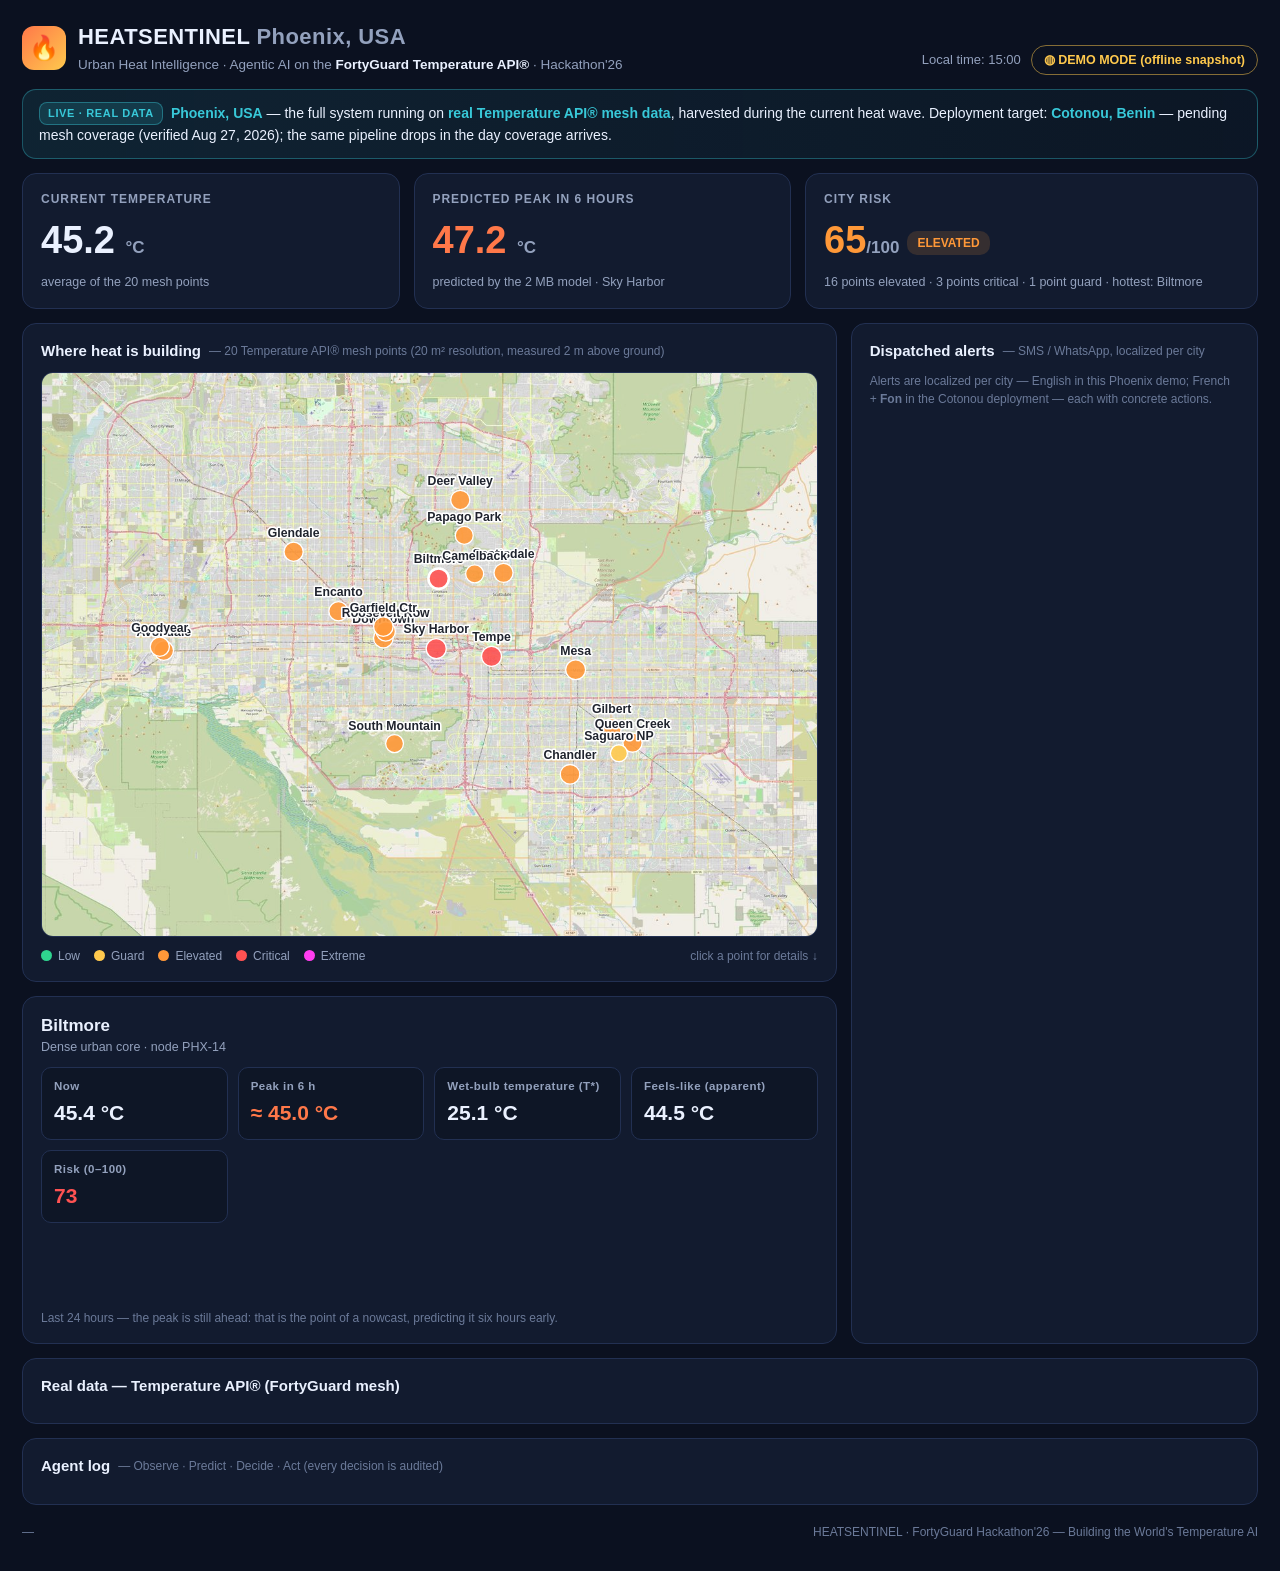
==== commit 5e54613d: "Pre-submission: coherence chiffres (pic 43.5, MAE 0.46), etiquettes, Jetson <250, lien GitHub" ====
--- a/demo/dashboard.html
+++ b/demo/dashboard.html
@@ -182,7 +182,8 @@
         <div class="detailgrid">
           <div class="dcell"><div class="k">Now</div><div class="v" id="dT">—</div></div>
           <div class="dcell"><div class="k">Peak in 6 h</div><div class="v acc" id="dPeak">—</div></div>
-          <div class="dcell"><div class="k">Feels-like (wet bulb)</div><div class="v" id="dWb">—</div></div>
+          <div class="dcell"><div class="k">Wet-bulb temperature (T*)</div><div class="v" id="dWb">—</div></div>
+          <div class="dcell"><div class="k">Feels-like (apparent)</div><div class="v" id="dApp">—</div></div>
           <div class="dcell"><div class="k">Risk (0–100)</div><div class="v" id="dScore">—</div></div>
         </div>
         <canvas id="spark" width="900" height="74"></canvas>
@@ -218,7 +219,7 @@
 </div>
 
 <script>
-const SNAP = /*__SNAPSHOT__*/{"mode": "demo", "speed": "snapshot (hors-ligne)", "ts": "2026-08-27T21:00:00+00:00", "clock_local": "14:00", "city": {"name": "Phoenix", "country": "USA — Arizona", "population": "≈ 1,6 M (ville) · 4,9 M (métropole)", "heat_pitch": "chaleur désertique — 40–43 °C réguliers en août, 45+ en vague de chaleur", "map": {"label": "SONORAN DESERT", "coast": false, "x0": -112.45, "x1": -111.65, "y0": 33.25, "y1": 33.65}, "source": "Temperature API® mesh (20 m², 2 m above ground) — 40 real readings, re-anchored daily"}, "nodes": [{"node_id": "PHX-01", "name": "Downtown", "lat": 33.448, "lon": -112.074, "zone": "dense", "uhi": 2.4, "t_now": 47.1, "rh": 6.9, "wind": 1.0, "wb_gt": 20.7, "tmax6h": 47.4, "score": 65.0, "level": "orange", "anomaly": 1}, {"node_id": "PHX-02", "name": "Sky Harbor", "lat": 33.437, "lon": -112.008, "zone": "industrial", "uhi": 2.8, "t_now": 48.2, "rh": 5.0, "wind": 1.7, "wb_gt": 20.0, "tmax6h": 47.9, "score": 65.0, "level": "orange", "anomaly": 1}, {"node_id": "PHX-03", "name": "Tempe", "lat": 33.429, "lon": -111.939, "zone": "dense", "uhi": 1.8, "t_now": 46.4, "rh": 5.0, "wind": 1.8, "wb_gt": 19.1, "tmax6h": 46.8, "score": 65.0, "level": "orange", "anomaly": 1}, {"node_id": "PHX-04", "name": "Mesa", "lat": 33.415, "lon": -111.834, "zone": "mixed", "uhi": 1.5, "t_now": 45.5, "rh": 6.3, "wind": 1.1, "wb_gt": 19.5, "tmax6h": 46.8, "score": 65.0, "level": "orange", "anomaly": 1}, {"node_id": "PHX-05", "name": "Chandler", "lat": 33.306, "lon": -111.841, "zone": "mixed", "uhi": 1.4, "t_now": 45.8, "rh": 5.0, "wind": 3.8, "wb_gt": 18.8, "tmax6h": 46.9, "score": 65.0, "level": "orange", "anomaly": 1}, {"node_id": "PHX-06", "name": "Gilbert", "lat": 33.354, "lon": -111.789, "zone": "mixed", "uhi": 1.3, "t_now": 46.1, "rh": 6.7, "wind": 2.7, "wb_gt": 20.0, "tmax6h": 46.7, "score": 65.0, "level": "orange", "anomaly": 1}, {"node_id": "PHX-07", "name": "Scottsdale", "lat": 33.516, "lon": -111.924, "zone": "mixed", "uhi": 1.2, "t_now": 45.2, "rh": 5.0, "wind": 2.8, "wb_gt": 18.5, "tmax6h": 46.6, "score": 65.0, "level": "orange", "anomaly": 1}, {"node_id": "PHX-08", "name": "Glendale", "lat": 33.538, "lon": -112.186, "zone": "dense", "uhi": 1.6, "t_now": 46.0, "rh": 5.2, "wind": 3.0, "wb_gt": 19.0, "tmax6h": 47.0, "score": 65.0, "level": "orange", "anomaly": 1}, {"node_id": "PHX-09", "name": "Avondale", "lat": 33.435, "lon": -112.348, "zone": "mixed", "uhi": 1.2, "t_now": 45.2, "rh": 5.0, "wind": 2.2, "wb_gt": 18.5, "tmax6h": 46.7, "score": 65.0, "level": "orange", "anomaly": 1}, {"node_id": "PHX-10", "name": "Goodyear", "lat": 33.439, "lon": -112.353, "zone": "industrial", "uhi": 1.9, "t_now": 46.8, "rh": 5.0, "wind": 2.7, "wb_gt": 19.3, "tmax6h": 47.3, "score": 65.0, "level": "orange", "anomaly": 1}, {"node_id": "PHX-11", "name": "Queen Creek", "lat": 33.339, "lon": -111.763, "zone": "mixed", "uhi": 1.1, "t_now": 44.3, "rh": 9.6, "wind": 3.5, "wb_gt": 20.8, "tmax6h": 46.3, "score": 65.0, "level": "orange", "anomaly": 1}, {"node_id": "PHX-12", "name": "Deer Valley", "lat": 33.592, "lon": -111.978, "zone": "mixed", "uhi": 1.0, "t_now": 45.6, "rh": 5.0, "wind": 4.5, "wb_gt": 18.7, "tmax6h": 46.8, "score": 65.0, "level": "orange", "anomaly": 1}, {"node_id": "PHX-13", "name": "Encanto", "lat": 33.476, "lon": -112.13, "zone": "mixed", "uhi": 1.3, "t_now": 45.7, "rh": 5.6, "wind": 2.5, "wb_gt": 19.1, "tmax6h": 47.1, "score": 65.0, "level": "orange", "anomaly": 1}, {"node_id": "PHX-14", "name": "Biltmore", "lat": 33.51, "lon": -112.005, "zone": "dense", "uhi": 1.5, "t_now": 45.0, "rh": 5.0, "wind": 3.4, "wb_gt": 18.4, "tmax6h": 46.6, "score": 65.0, "level": "orange", "anomaly": 1}, {"node_id": "PHX-15", "name": "Papago Park", "lat": 33.555, "lon": -111.973, "zone": "park", "uhi": -1.2, "t_now": 42.9, "rh": 5.2, "wind": 2.9, "wb_gt": 17.4, "tmax6h": 43.5, "score": 55.5, "level": "orange", "anomaly": 0}, {"node_id": "PHX-16", "name": "South Mountain", "lat": 33.338, "lon": -112.06, "zone": "park", "uhi": -1.5, "t_now": 42.1, "rh": 6.6, "wind": 2.2, "wb_gt": 17.9, "tmax6h": 43.5, "score": 55.4, "level": "orange", "anomaly": 0}, {"node_id": "PHX-17", "name": "Saguaro NP", "lat": 33.328, "lon": -111.78, "zone": "park", "uhi": -1.8, "t_now": 42.6, "rh": 5.0, "wind": 4.5, "wb_gt": 17.1, "tmax6h": 43.3, "score": 54.2, "level": "orange", "anomaly": 0}, {"node_id": "PHX-18", "name": "Roosevelt Row", "lat": 33.455, "lon": -112.071, "zone": "dense", "uhi": 2.2, "t_now": 46.3, "rh": 6.9, "wind": 4.0, "wb_gt": 20.3, "tmax6h": 47.8, "score": 65.0, "level": "orange", "anomaly": 1}, {"node_id": "PHX-19", "name": "Garfield Ctr", "lat": 33.46, "lon": -112.074, "zone": "dense", "uhi": 2.0, "t_now": 45.9, "rh": 5.9, "wind": 3.1, "wb_gt": 19.4, "tmax6h": 47.0, "score": 65.0, "level": "orange", "anomaly": 1}, {"node_id": "PHX-20", "name": "Camelback", "lat": 33.515, "lon": -111.96, "zone": "park", "uhi": -0.8, "t_now": 42.7, "rh": 6.3, "wind": 3.7, "wb_gt": 18.0, "tmax6h": 44.3, "score": 60.7, "level": "orange", "anomaly": 0}], "stats": {"nodes": 20, "max_temp": 48.2, "avg_score": 63.3, "by_level": {"orange": 20}, "hottest": "Downtown", "hottest_score": 65.0}, "series": {"PHX-01": [["26/08 22:00", 42.9], ["26/08 23:00", 42.8], ["27/08 00:00", 46.6], ["27/08 01:00", 45.5], ["27/08 02:00", 43.8], ["27/08 03:00", 41.8], ["27/08 04:00", 40.1], ["27/08 05:00", 38.6], ["27/08 06:00", 36.7], ["27/08 07:00", 35.0], ["27/08 08:00", 33.7], ["27/08 09:00", 33.0], ["27/08 10:00", 32.5], ["27/08 11:00", 32.3], ["27/08 12:00", 33.1], ["27/08 13:00", 34.1], ["27/08 14:00", 35.8], ["27/08 15:00", 37.5], ["27/08 16:00", 39.0], ["27/08 17:00", 40.6], ["27/08 18:00", 42.9], ["27/08 19:00", 45.0], ["27/08 20:00", 46.3], ["27/08 21:00", 47.1]], "PHX-02": [["26/08 22:00", 42.8], ["26/08 23:00", 42.8], ["27/08 00:00", 46.7], ["27/08 01:00", 46.2], ["27/08 02:00", 45.2], ["27/08 03:00", 43.7], ["27/08 04:00", 41.4], ["27/08 05:00", 39.6], ["27/08 06:00", 37.7], ["27/08 07:00", 36.0], ["27/08 08:00", 34.8], ["27/08 09:00", 33.8], ["27/08 10:00", 33.3], ["27/08 11:00", 33.3], ["27/08 12:00", 33.8], ["27/08 13:00", 34.2], ["27/08 14:00", 35.6], ["27/08 15:00", 37.2], ["27/08 16:00", 38.8], ["27/08 17:00", 41.3], ["27/08 18:00", 43.6], ["27/08 19:00", 45.6], ["27/08 20:00", 47.0], ["27/08 21:00", 48.2]], "PHX-03": [["26/08 22:00", 42.6], ["26/08 23:00", 42.7], ["27/08 00:00", 46.2], ["27/08 01:00", 45.3], ["27/08 02:00", 44.0], ["27/08 03:00", 43.0], ["27/08 04:00", 40.9], ["27/08 05:00", 38.7], ["27/08 06:00", 36.8], ["27/08 07:00", 35.2], ["27/08 08:00", 33.6], ["27/08 09:00", 32.3], ["27/08 10:00", 32.4], ["27/08 11:00", 32.4], ["27/08 12:00", 32.6], ["27/08 13:00", 33.8], ["27/08 14:00", 35.0], ["27/08 15:00", 36.6], ["27/08 16:00", 38.5], ["27/08 17:00", 40.1], ["27/08 18:00", 42.1], ["27/08 19:00", 44.2], ["27/08 20:00", 45.6], ["27/08 21:00", 46.4]], "PHX-04": [["26/08 22:00", 42.3], ["26/08 23:00", 42.7], ["27/08 00:00", 44.4], ["27/08 01:00", 43.5], ["27/08 02:00", 42.6], ["27/08 03:00", 41.0], ["27/08 04:00", 38.9], ["27/08 05:00", 36.8], ["27/08 06:00", 35.4], ["27/08 07:00", 33.4], ["27/08 08:00", 32.5], ["27/08 09:00", 31.6], ["27/08 10:00", 30.9], ["27/08 11:00", 30.8], ["27/08 12:00", 31.2], ["27/08 13:00", 32.5], ["27/08 14:00", 34.1], ["27/08 15:00", 35.4], ["27/08 16:00", 37.2], ["27/08 17:00", 39.0], ["27/08 18:00", 41.3], ["27/08 19:00", 42.7], ["27/08 20:00", 44.6], ["27/08 21:00", 45.5]], "PHX-05": [["26/08 22:00", 42.5], ["26/08 23:00", 42.1], ["27/08 00:00", 45.3], ["27/08 01:00", 44.7], ["27/08 02:00", 43.5], ["27/08 03:00", 41.8], ["27/08 04:00", 40.2], ["27/08 05:00", 38.4], ["27/08 06:00", 36.7], ["27/08 07:00", 35.2], ["27/08 08:00", 34.1], ["27/08 09:00", 33.1], ["27/08 10:00", 32.7], ["27/08 11:00", 32.4], ["27/08 12:00", 32.6], ["27/08 13:00", 33.9], ["27/08 14:00", 35.2], ["27/08 15:00", 36.9], ["27/08 16:00", 38.6], ["27/08 17:00", 40.3], ["27/08 18:00", 42.0], ["27/08 19:00", 44.0], ["27/08 20:00", 45.4], ["27/08 21:00", 45.8]], "PHX-06": [["26/08 22:00", 42.5], ["26/08 23:00", 42.1], ["27/08 00:00", 44.7], ["27/08 01:00", 44.1], ["27/08 02:00", 42.7], ["27/08 03:00", 40.9], ["27/08 04:00", 39.2], ["27/08 05:00", 37.2], ["27/08 06:00", 35.4], ["27/08 07:00", 34.0], ["27/08 08:00", 32.4], ["27/08 09:00", 31.3], ["27/08 10:00", 30.9], ["27/08 11:00", 31.3], ["27/08 12:00", 32.1], ["27/08 13:00", 32.9], ["27/08 14:00", 34.4], ["27/08 15:00", 35.9], ["27/08 16:00", 38.2], ["27/08 17:00", 39.7], ["27/08 18:00", 41.9], ["27/08 19:00", 43.3], ["27/08 20:00", 45.1], ["27/08 21:00", 46.1]], "PHX-07": [["26/08 22:00", 42.5], ["26/08 23:00", 42.5], ["27/08 00:00", 45.6], ["27/08 01:00", 44.5], ["27/08 02:00", 43.2], ["27/08 03:00", 41.5], ["27/08 04:00", 39.3], ["27/08 05:00", 37.4], ["27/08 06:00", 35.4], ["27/08 07:00", 33.4], ["27/08 08:00", 32.2], ["27/08 09:00", 31.5], ["27/08 10:00", 31.2], ["27/08 11:00", 31.4], ["27/08 12:00", 31.4], ["27/08 13:00", 32.0], ["27/08 14:00", 34.0], ["27/08 15:00", 35.4], ["27/08 16:00", 37.4], ["27/08 17:00", 39.2], ["27/08 18:00", 41.1], ["27/08 19:00", 42.6], ["27/08 20:00", 44.2], ["27/08 21:00", 45.2]], "PHX-08": [["26/08 22:00", 42.6], ["26/08 23:00", 42.4], ["27/08 00:00", 45.4], ["27/08 01:00", 44.6], ["27/08 02:00", 43.2], ["27/08 03:00", 41.7], ["27/08 04:00", 40.0], ["27/08 05:00", 37.9], ["27/08 06:00", 36.4], ["27/08 07:00", 34.6], ["27/08 08:00", 33.2], ["27/08 09:00", 32.3], ["27/08 10:00", 31.3], ["27/08 11:00", 31.2], ["27/08 12:00", 32.0], ["27/08 13:00", 32.5], ["27/08 14:00", 34.3], ["27/08 15:00", 36.3], ["27/08 16:00", 38.1], ["27/08 17:00", 40.1], ["27/08 18:00", 42.2], ["27/08 19:00", 43.7], ["27/08 20:00", 45.2], ["27/08 21:00", 46.0]], "PHX-09": [["26/08 22:00", 42.7], ["26/08 23:00", 42.6], ["27/08 00:00", 44.9], ["27/08 01:00", 43.9], ["27/08 02:00", 43.0], ["27/08 03:00", 40.9], ["27/08 04:00", 38.8], ["27/08 05:00", 36.5], ["27/08 06:00", 34.6], ["27/08 07:00", 33.0], ["27/08 08:00", 31.4], ["27/08 09:00", 30.5], ["27/08 10:00", 29.7], ["27/08 11:00", 29.7], ["27/08 12:00", 30.8], ["27/08 13:00", 32.0], ["27/08 14:00", 33.5], ["27/08 15:00", 35.0], ["27/08 16:00", 36.5], ["27/08 17:00", 38.3], ["27/08 18:00", 40.3], ["27/08 19:00", 42.3], ["27/08 20:00", 44.0], ["27/08 21:00", 45.2]], "PHX-10": [["26/08 22:00", 42.6], ["26/08 23:00", 42.6], ["27/08 00:00", 45.5], ["27/08 01:00", 44.8], ["27/08 02:00", 43.6], ["27/08 03:00", 42.3], ["27/08 04:00", 40.3], ["27/08 05:00", 38.5], ["27/08 06:00", 37.0], ["27/08 07:00", 34.8], ["27/08 08:00", 33.6], ["27/08 09:00", 32.8], ["27/08 10:00", 32.2], ["27/08 11:00", 31.8], ["27/08 12:00", 32.5], ["27/08 13:00", 33.2], ["27/08 14:00", 34.5], ["27/08 15:00", 36.2], ["27/08 16:00", 38.3], ["27/08 17:00", 40.1], ["27/08 18:00", 41.8], ["27/08 19:00", 43.6], ["27/08 20:00", 45.2], ["27/08 21:00", 46.8]], "PHX-11": [["26/08 22:00", 42.1], ["26/08 23:00", 42.2], ["27/08 00:00", 44.6], ["27/08 01:00", 43.2], ["27/08 02:00", 42.3], ["27/08 03:00", 40.8], ["27/08 04:00", 39.0], ["27/08 05:00", 36.9], ["27/08 06:00", 34.9], ["27/08 07:00", 33.4], ["27/08 08:00", 32.6], ["27/08 09:00", 31.7], ["27/08 10:00", 30.9], ["27/08 11:00", 31.0], ["27/08 12:00", 31.6], ["27/08 13:00", 32.8], ["27/08 14:00", 34.2], ["27/08 15:00", 35.1], ["27/08 16:00", 37.2], ["27/08 17:00", 38.8], ["27/08 18:00", 40.4], ["27/08 19:00", 42.1], ["27/08 20:00", 43.7], ["27/08 21:00", 44.3]], "PHX-12": [["26/08 22:00", 42.5], ["26/08 23:00", 42.4], ["27/08 00:00", 44.8], ["27/08 01:00", 44.2], ["27/08 02:00", 42.6], ["27/08 03:00", 40.9], ["27/08 04:00", 39.1], ["27/08 05:00", 37.4], ["27/08 06:00", 35.2], ["27/08 07:00", 33.2], ["27/08 08:00", 32.2], ["27/08 09:00", 30.8], ["27/08 10:00", 30.4], ["27/08 11:00", 30.6], ["27/08 12:00", 31.2], ["27/08 13:00", 32.2], ["27/08 14:00", 33.5], ["27/08 15:00", 35.4], ["27/08 16:00", 37.4], ["27/08 17:00", 39.1], ["27/08 18:00", 41.0], ["27/08 19:00", 42.7], ["27/08 20:00", 44.5], ["27/08 21:00", 45.6]], "PHX-13": [["26/08 22:00", 42.8], ["26/08 23:00", 42.8], ["27/08 00:00", 45.7], ["27/08 01:00", 44.9], ["27/08 02:00", 43.8], ["27/08 03:00", 42.1], ["27/08 04:00", 40.6], ["27/08 05:00", 38.8], ["27/08 06:00", 36.8], ["27/08 07:00", 35.1], ["27/08 08:00", 33.7], ["27/08 09:00", 32.3], ["27/08 10:00", 31.8], ["27/08 11:00", 31.8], ["27/08 12:00", 32.1], ["27/08 13:00", 33.1], ["27/08 14:00", 34.4], ["27/08 15:00", 36.2], ["27/08 16:00", 38.2], ["27/08 17:00", 40.1], ["27/08 18:00", 41.5], ["27/08 19:00", 43.6], ["27/08 20:00", 44.8], ["27/08 21:00", 45.7]], "PHX-14": [["26/08 22:00", 42.7], ["26/08 23:00", 42.5], ["27/08 00:00", 45.4], ["27/08 01:00", 44.5], ["27/08 02:00", 42.9], ["27/08 03:00", 41.1], ["27/08 04:00", 39.7], ["27/08 05:00", 37.6], ["27/08 06:00", 36.0], ["27/08 07:00", 34.3], ["27/08 08:00", 32.9], ["27/08 09:00", 32.1], ["27/08 10:00", 31.5], ["27/08 11:00", 31.6], ["27/08 12:00", 31.6], ["27/08 13:00", 32.8], ["27/08 14:00", 33.5], ["27/08 15:00", 35.3], ["27/08 16:00", 37.4], ["27/08 17:00", 39.6], ["27/08 18:00", 41.1], ["27/08 19:00", 42.6], ["27/08 20:00", 43.9], ["27/08 21:00", 45.0]], "PHX-15": [["26/08 22:00", 42.4], ["26/08 23:00", 42.3], ["27/08 00:00", 42.7], ["27/08 01:00", 41.5], ["27/08 02:00", 40.3], ["27/08 03:00", 39.0], ["27/08 04:00", 37.0], ["27/08 05:00", 35.0], ["27/08 06:00", 33.4], ["27/08 07:00", 31.9], ["27/08 08:00", 30.0], ["27/08 09:00", 29.7], ["27/08 10:00", 29.3], ["27/08 11:00", 29.5], ["27/08 12:00", 29.9], ["27/08 13:00", 30.3], ["27/08 14:00", 31.9], ["27/08 15:00", 33.4], ["27/08 16:00", 35.4], ["27/08 17:00", 37.3], ["27/08 18:00", 39.2], ["27/08 19:00", 40.6], ["27/08 20:00", 42.2], ["27/08 21:00", 42.9]], "PHX-16": [["26/08 22:00", 41.9], ["26/08 23:00", 41.8], ["27/08 00:00", 43.1], ["27/08 01:00", 41.8], ["27/08 02:00", 40.7], ["27/08 03:00", 39.2], ["27/08 04:00", 37.6], ["27/08 05:00", 35.9], ["27/08 06:00", 34.2], ["27/08 07:00", 32.4], ["27/08 08:00", 30.8], ["27/08 09:00", 30.3], ["27/08 10:00", 29.3], ["27/08 11:00", 28.8], ["27/08 12:00", 29.5], ["27/08 13:00", 30.8], ["27/08 14:00", 32.2], ["27/08 15:00", 34.0], ["27/08 16:00", 35.2], ["27/08 17:00", 37.0], ["27/08 18:00", 38.4], ["27/08 19:00", 40.4], ["27/08 20:00", 41.4], ["27/08 21:00", 42.1]], "PHX-17": [["26/08 22:00", 42.3], ["26/08 23:00", 42.0], ["27/08 00:00", 42.4], ["27/08 01:00", 41.2], ["27/08 02:00", 40.0], ["27/08 03:00", 38.6], ["27/08 04:00", 36.6], ["27/08 05:00", 34.7], ["27/08 06:00", 32.5], ["27/08 07:00", 30.8], ["27/08 08:00", 30.2], ["27/08 09:00", 29.4], ["27/08 10:00", 28.8], ["27/08 11:00", 28.6], ["27/08 12:00", 29.1], ["27/08 13:00", 30.1], ["27/08 14:00", 31.3], ["27/08 15:00", 33.1], ["27/08 16:00", 34.7], ["27/08 17:00", 36.5], ["27/08 18:00", 38.5], ["27/08 19:00", 39.9], ["27/08 20:00", 41.6], ["27/08 21:00", 42.6]], "PHX-18": [["26/08 22:00", 42.9], ["26/08 23:00", 42.9], ["27/08 00:00", 45.9], ["27/08 01:00", 45.0], ["27/08 02:00", 43.9], ["27/08 03:00", 42.2], ["27/08 04:00", 40.1], ["27/08 05:00", 37.9], ["27/08 06:00", 35.9], ["27/08 07:00", 34.4], ["27/08 08:00", 33.2], ["27/08 09:00", 32.1], ["27/08 10:00", 31.1], ["27/08 11:00", 31.3], ["27/08 12:00", 31.7], ["27/08 13:00", 33.0], ["27/08 14:00", 34.3], ["27/08 15:00", 35.8], ["27/08 16:00", 37.9], ["27/08 17:00", 40.5], ["27/08 18:00", 42.6], ["27/08 19:00", 44.3], ["27/08 20:00", 45.8], ["27/08 21:00", 46.3]], "PHX-19": [["26/08 22:00", 42.8], ["26/08 23:00", 42.9], ["27/08 00:00", 46.1], ["27/08 01:00", 45.0], ["27/08 02:00", 44.5], ["27/08 03:00", 42.7], ["27/08 04:00", 40.6], ["27/08 05:00", 38.3], ["27/08 06:00", 36.9], ["27/08 07:00", 35.3], ["27/08 08:00", 34.2], ["27/08 09:00", 33.2], ["27/08 10:00", 32.9], ["27/08 11:00", 32.5], ["27/08 12:00", 33.0], ["27/08 13:00", 33.9], ["27/08 14:00", 35.6], ["27/08 15:00", 37.2], ["27/08 16:00", 38.8], ["27/08 17:00", 40.7], ["27/08 18:00", 42.1], ["27/08 19:00", 43.3], ["27/08 20:00", 45.0], ["27/08 21:00", 45.9]], "PHX-20": [["26/08 22:00", 42.1], ["26/08 23:00", 42.5], ["27/08 00:00", 43.8], ["27/08 01:00", 42.5], ["27/08 02:00", 40.8], ["27/08 03:00", 39.7], ["27/08 04:00", 38.3], ["27/08 05:00", 36.1], ["27/08 06:00", 34.1], ["27/08 07:00", 32.4], ["27/08 08:00", 31.4], ["27/08 09:00", 30.1], ["27/08 10:00", 29.2], ["27/08 11:00", 29.8], ["27/08 12:00", 30.3], ["27/08 13:00", 31.4], ["27/08 14:00", 32.6], ["27/08 15:00", 34.3], ["27/08 16:00", 35.7], ["27/08 17:00", 37.4], ["27/08 18:00", 39.2], ["27/08 19:00", 40.3], ["27/08 20:00", 41.7], ["27/08 21:00", 42.7]]}, "model": {"name": "Hybride Ridge+LightGBM nowcast 6h + z-score 48h", "mae": 0.601, "rmse": 0.768, "r2": 0.9721, "size_kb": 1979.8, "edge": "ONNX-ready · NVIDIA Jetson"}, "alerts": [{"ts": "2026-08-27T21:00:00+00:00", "node_id": "PHX-02", "node": "Sky Harbor", "level": "orange", "level_fr": "Élevé", "level_en": "Elevated", "t_now": 48.2, "tmax6h": 47.9, "score": 65.0, "anomaly": true, "message_fr": "[Élevé] Sky Harbor: pic 47.9 °C prévu 6 heures à l'avance (risque 65/100) — Ombrage et hydratation renforcés (travailleurs extérieurs) · ⚠ anomalie détectée (z-score 48 h : vérifier pic local / capteur)", "message_en": "[Elevated] Sky Harbor: peak 47.9 °C in the next 6 h (risk 65/100) — Enhanced shade & hydration for outdoor workers", "message_fon": "Nyuɖu nyu — tɔ nyǐ!", "actions_fr": ["Ombrage et hydratation renforcés (travailleurs extérieurs)", "Suivi renforcé des zones denses"], "actions_en": ["Enhanced shade & hydration for outdoor workers", "Reinforced monitoring of dense districts"]}, {"ts": "2026-08-27T21:00:00+00:00", "node_id": "PHX-18", "node": "Roosevelt Row", "level": "orange", "level_fr": "Élevé", "level_en": "Elevated", "t_now": 46.3, "tmax6h": 47.8, "score": 65.0, "anomaly": true, "message_fr": "[Élevé] Roosevelt Row: pic 47.8 °C prévu 6 heures à l'avance (risque 65/100) — Ombrage et hydratation renforcés (travailleurs extérieurs) · ⚠ anomalie détectée (z-score 48 h : vérifier pic local / capteur)", "message_en": "[Elevated] Roosevelt Row: peak 47.8 °C in the next 6 h (risk 65/100) — Enhanced shade & hydration for outdoor workers", "message_fon": "Nyuɖu nyu — tɔ nyǐ!", "actions_fr": ["Ombrage et hydratation renforcés (travailleurs extérieurs)", "Suivi renforcé des zones denses"], "actions_en": ["Enhanced shade & hydration for outdoor workers", "Reinforced monitoring of dense districts"]}, {"ts": "2026-08-27T21:00:00+00:00", "node_id": "PHX-01", "node": "Downtown", "level": "orange", "level_fr": "Élevé", "level_en": "Elevated", "t_now": 47.1, "tmax6h": 47.4, "score": 65.0, "anomaly": true, "message_fr": "[Élevé] Downtown: pic 47.4 °C prévu 6 heures à l'avance (risque 65/100) — Ombrage et hydratation renforcés (travailleurs extérieurs) · ⚠ anomalie détectée (z-score 48 h : vérifier pic local / capteur)", "message_en": "[Elevated] Downtown: peak 47.4 °C in the next 6 h (risk 65/100) — Enhanced shade & hydration for outdoor workers", "message_fon": "Nyuɖu nyu — tɔ nyǐ!", "actions_fr": ["Ombrage et hydratation renforcés (travailleurs extérieurs)", "Suivi renforcé des zones denses"], "actions_en": ["Enhanced shade & hydration for outdoor workers", "Reinforced monitoring of dense districts"]}, {"ts": "2026-08-27T21:00:00+00:00", "node_id": "PHX-10", "node": "Goodyear", "level": "orange", "level_fr": "Élevé", "level_en": "Elevated", "t_now": 46.8, "tmax6h": 47.3, "score": 65.0, "anomaly": true, "message_fr": "[Élevé] Goodyear: pic 47.3 °C prévu 6 heures à l'avance (risque 65/100) — Ombrage et hydratation renforcés (travailleurs extérieurs) · ⚠ anomalie détectée (z-score 48 h : vérifier pic local / capteur)", "message_en": "[Elevated] Goodyear: peak 47.3 °C in the next 6 h (risk 65/100) — Enhanced shade & hydration for outdoor workers", "message_fon": "Nyuɖu nyu — tɔ nyǐ!", "actions_fr": ["Ombrage et hydratation renforcés (travailleurs extérieurs)", "Suivi renforcé des zones denses"], "actions_en": ["Enhanced shade & hydration for outdoor workers", "Reinforced monitoring of dense districts"]}], "agent_events": [{"ts": "2026-08-27T21:00:00+00:00", "type": "alert", "node": "Sky Harbor", "text": "[Élevé] Sky Harbor: pic 47.9 °C prévu 6 heures à l'avance (risque 65/100) — Ombrage et hydratation renforcés (travailleurs extérieurs) · ⚠ anomalie détectée (z-score 48 h : vérifier pic local / capteur)"}, {"ts": "2026-08-27T21:00:00+00:00", "type": "alert", "node": "Roosevelt Row", "text": "[Élevé] Roosevelt Row: pic 47.8 °C prévu 6 heures à l'avance (risque 65/100) — Ombrage et hydratation renforcés (travailleurs extérieurs) · ⚠ anomalie détectée (z-score 48 h : vérifier pic local / capteur)"}, {"ts": "2026-08-27T21:00:00+00:00", "type": "alert", "node": "Downtown", "text": "[Élevé] Downtown: pic 47.4 °C prévu 6 heures à l'avance (risque 65/100) — Ombrage et hydratation renforcés (travailleurs extérieurs) · ⚠ anomalie détectée (z-score 48 h : vérifier pic local / capteur)"}, {"ts": "2026-08-27T21:00:00+00:00", "type": "alert", "node": "Goodyear", "text": "[Élevé] Goodyear: pic 47.3 °C prévu 6 heures à l'avance (risque 65/100) — Ombrage et hydratation renforcés (travailleurs extérieurs) · ⚠ anomalie détectée (z-score 48 h : vérifier pic local / capteur)"}], "real": {"covered": true, "source": "Temperature API®", "n_days": 3, "n_nodes": 20, "granularity_m": 100, "rows": [{"node_id": "PHX-01", "name": "Downtown", "date": "2026-08-26", "min_c": 32.05, "avg_c": 37.01, "max_c": 42.91, "source": "Temperature API® (réel)"}, {"node_id": "PHX-02", "name": "Sky Harbor", "date": "2026-08-26", "min_c": 31.84, "avg_c": 36.91, "max_c": 42.82, "source": "Temperature API® (réel)"}, {"node_id": "PHX-03", "name": "Tempe", "date": "2026-08-26", "min_c": 31.54, "avg_c": 36.76, "max_c": 42.73, "source": "Temperature API® (réel)"}, {"node_id": "PHX-04", "name": "Mesa", "date": "2026-08-26", "min_c": 31.36, "avg_c": 36.38, "max_c": 42.66, "source": "Temperature API® (réel)"}, {"node_id": "PHX-05", "name": "Chandler", "date": "2026-08-26", "min_c": 31.52, "avg_c": 36.61, "max_c": 42.55, "source": "Temperature API® (réel)"}, {"node_id": "PHX-06", "name": "Gilbert", "date": "2026-08-26", "min_c": 30.89, "avg_c": 36.18, "max_c": 42.5, "source": "Temperature API® (réel)"}, {"node_id": "PHX-07", "name": "Scottsdale", "date": "2026-08-26", "min_c": 31.2, "avg_c": 36.44, "max_c": 42.55, "source": "Temperature API® (réel)"}, {"node_id": "PHX-08", "name": "Glendale", "date": "2026-08-26", "min_c": 31.71, "avg_c": 36.79, "max_c": 42.64, "source": "Temperature API® (réel)"}, {"node_id": "PHX-09", "name": "Avondale", "date": "2026-08-26", "min_c": 32.21, "avg_c": 36.83, "max_c": 42.67, "source": "Temperature API® (réel)"}, {"node_id": "PHX-10", "name": "Goodyear", "date": "2026-08-26", "min_c": 32.21, "avg_c": 36.83, "max_c": 42.67, "source": "Temperature API® (réel)"}, {"node_id": "PHX-11", "name": "Queen Creek", "date": "2026-08-26", "min_c": 30.51, "avg_c": 36.01, "max_c": 42.43, "source": "Temperature API® (réel)"}, {"node_id": "PHX-12", "name": "Deer Valley", "date": "2026-08-26", "min_c": 31.34, "avg_c": 36.33, "max_c": 42.62, "source": "Temperature API® (réel)"}, {"node_id": "PHX-13", "name": "Encanto", "date": "2026-08-26", "min_c": 32.13, "avg_c": 36.91, "max_c": 42.84, "source": "Temperature API® (réel)"}, {"node_id": "PHX-14", "name": "Biltmore", "date": "2026-08-26", "min_c": 31.67, "avg_c": 36.68, "max_c": 42.7, "source": "Temperature API® (réel)"}, {"node_id": "PHX-15", "name": "Papago Park", "date": "2026-08-26", "min_c": 31.23, "avg_c": 36.55, "max_c": 42.41, "source": "Temperature API® (réel)"}, {"node_id": "PHX-16", "name": "South Mountain", "date": "2026-08-26", "min_c": 32.45, "avg_c": 36.61, "max_c": 41.86, "source": "Temperature API® (réel)"}, {"node_id": "PHX-17", "name": "Saguaro NP", "date": "2026-08-26", "min_c": 30.71, "avg_c": 36.06, "max_c": 42.33, "source": "Temperature API® (réel)"}, {"node_id": "PHX-18", "name": "Roosevelt Row", "date": "2026-08-26", "min_c": 31.92, "avg_c": 36.93, "max_c": 42.89, "source": "Temperature API® (réel)"}, {"node_id": "PHX-19", "name": "Garfield Ctr", "date": "2026-08-26", "min_c": 31.81, "avg_c": 36.82, "max_c": 42.89, "source": "Temperature API® (réel)"}, {"node_id": "PHX-20", "name": "Camelback", "date": "2026-08-26", "min_c": 31.56, "avg_c": 36.46, "max_c": 42.47, "source": "Temperature API® (réel)"}, {"node_id": "PHX-01", "name": "Downtown", "date": "2026-08-25", "min_c": 32.59, "avg_c": 37.7, "max_c": 42.03, "source": "Temperature API® (réel)"}, {"node_id": "PHX-02", "name": "Sky Harbor", "date": "2026-08-25", "min_c": 32.59, "avg_c": 37.74, "max_c": 42.02, "source": "Temperature API® (réel)"}, {"node_id": "PHX-03", "name": "Tempe", "date": "2026-08-25", "min_c": 32.14, "avg_c": 37.57, "max_c": 42.05, "source": "Temperature API® (réel)"}, {"node_id": "PHX-04", "name": "Mesa", "date": "2026-08-25", "min_c": 31.34, "avg_c": 37.3, "max_c": 41.96, "source": "Temperature API® (réel)"}, {"node_id": "PHX-05", "name": "Chandler", "date": "2026-08-25", "min_c": 30.63, "avg_c": 37.12, "max_c": 41.94, "source": "Temperature API® (réel)"}, {"node_id": "PHX-06", "name": "Gilbert", "date": "2026-08-25", "min_c": 29.83, "avg_c": 36.87, "max_c": 41.88, "source": "Temperature API® (réel)"}, {"node_id": "PHX-07", "name": "Scottsdale", "date": "2026-08-25", "min_c": 31.75, "avg_c": 37.36, "max_c": 41.77, "source": "Temperature API® (réel)"}, {"node_id": "PHX-08", "name": "Glendale", "date": "2026-08-25", "min_c": 31.42, "avg_c": 37.28, "max_c": 41.81, "source": "Temperature API® (réel)"}, {"node_id": "PHX-09", "name": "Avondale", "date": "2026-08-25", "min_c": 31.59, "avg_c": 37.36, "max_c": 41.76, "source": "Temperature API® (réel)"}, {"node_id": "PHX-10", "name": "Goodyear", "date": "2026-08-25", "min_c": 31.59, "avg_c": 37.36, "max_c": 41.76, "source": "Temperature API® (réel)"}, {"node_id": "PHX-11", "name": "Queen Creek", "date": "2026-08-25", "min_c": 29.22, "avg_c": 36.63, "max_c": 41.8, "source": "Temperature API® (réel)"}, {"node_id": "PHX-12", "name": "Deer Valley", "date": "2026-08-25", "min_c": 30.94, "avg_c": 37.15, "max_c": 41.96, "source": "Temperature API® (réel)"}, {"node_id": "PHX-13", "name": "Encanto", "date": "2026-08-25", "min_c": 32.01, "avg_c": 37.65, "max_c": 42.01, "source": "Temperature API® (réel)"}, {"node_id": "PHX-14", "name": "Biltmore", "date": "2026-08-25", "min_c": 32.25, "avg_c": 37.53, "max_c": 42.01, "source": "Temperature API® (réel)"}, {"node_id": "PHX-15", "name": "Papago Park", "date": "2026-08-25", "min_c": 31.13, "avg_c": 37.21, "max_c": 41.71, "source": "Temperature API® (réel)"}, {"node_id": "PHX-16", "name": "South Mountain", "date": "2026-08-25", "min_c": 32.09, "avg_c": 36.78, "max_c": 40.78, "source": "Temperature API® (réel)"}, {"node_id": "PHX-17", "name": "Saguaro NP", "date": "2026-08-25", "min_c": 29.02, "avg_c": 36.45, "max_c": 41.71, "source": "Temperature API® (réel)"}, {"node_id": "PHX-18", "name": "Roosevelt Row", "date": "2026-08-25", "min_c": 32.59, "avg_c": 37.72, "max_c": 42.04, "source": "Temperature API® (réel)"}, {"node_id": "PHX-19", "name": "Garfield Ctr", "date": "2026-08-25", "min_c": 32.39, "avg_c": 37.66, "max_c": 42.05, "source": "Temperature API® (réel)"}, {"node_id": "PHX-20", "name": "Camelback", "date": "2026-08-25", "min_c": 31.86, "avg_c": 37.26, "max_c": 41.71, "source": "Temperature API® (réel)"}]}};
+const SNAP = /*__SNAPSHOT__*/{"mode": "demo", "speed": "snapshot (hors-ligne)", "ts": "2026-08-22T22:00:00+00:00", "clock_local": "15:00", "city": {"name": "Phoenix", "country": "USA — Arizona", "population": "≈ 1,6 M (ville) · 4,9 M (métropole)", "heat_pitch": "chaleur désertique — 40–43 °C réguliers en août, ~43–44 °C en vague de chaleur", "map": {"label": "SONORAN DESERT", "coast": false, "x0": -112.45, "x1": -111.65, "y0": 33.25, "y1": 33.65}, "source": "Temperature API® mesh (20 m², 2 m above ground) — 40 real readings, re-anchored daily"}, "nodes": [{"node_id": "PHX-01", "name": "Downtown", "lat": 33.448, "lon": -112.074, "zone": "dense", "uhi": 2.4, "t_now": 46.0, "rh": 12.7, "wind": 2.9, "wb_gt": 23.5, "tmax6h": 46.0, "score": 68.2, "level": "orange", "anomaly": 1}, {"node_id": "PHX-02", "name": "Sky Harbor", "lat": 33.437, "lon": -112.008, "zone": "industrial", "uhi": 2.8, "t_now": 47.5, "rh": 15.2, "wind": 3.5, "wb_gt": 25.6, "tmax6h": 47.2, "score": 71.0, "level": "red", "anomaly": 1}, {"node_id": "PHX-03", "name": "Tempe", "lat": 33.429, "lon": -111.939, "zone": "dense", "uhi": 1.8, "t_now": 45.3, "rh": 14.5, "wind": 3.6, "wb_gt": 23.9, "tmax6h": 45.4, "score": 70.2, "level": "red", "anomaly": 0}, {"node_id": "PHX-04", "name": "Mesa", "lat": 33.415, "lon": -111.834, "zone": "mixed", "uhi": 1.5, "t_now": 44.9, "rh": 14.2, "wind": 2.7, "wb_gt": 23.5, "tmax6h": 45.1, "score": 69.9, "level": "orange", "anomaly": 0}, {"node_id": "PHX-05", "name": "Chandler", "lat": 33.306, "lon": -111.841, "zone": "mixed", "uhi": 1.4, "t_now": 44.5, "rh": 13.7, "wind": 3.0, "wb_gt": 23.0, "tmax6h": 44.8, "score": 67.8, "level": "orange", "anomaly": 1}, {"node_id": "PHX-06", "name": "Gilbert", "lat": 33.354, "lon": -111.789, "zone": "mixed", "uhi": 1.3, "t_now": 44.9, "rh": 7.0, "wind": 3.2, "wb_gt": 19.6, "tmax6h": 45.3, "score": 65.0, "level": "orange", "anomaly": 0}, {"node_id": "PHX-07", "name": "Scottsdale", "lat": 33.516, "lon": -111.924, "zone": "mixed", "uhi": 1.2, "t_now": 45.1, "rh": 8.4, "wind": 2.4, "wb_gt": 20.6, "tmax6h": 44.9, "score": 64.2, "level": "orange", "anomaly": 0}, {"node_id": "PHX-08", "name": "Glendale", "lat": 33.538, "lon": -112.186, "zone": "dense", "uhi": 1.6, "t_now": 47.2, "rh": 6.1, "wind": 1.8, "wb_gt": 20.2, "tmax6h": 46.3, "score": 65.0, "level": "orange", "anomaly": 1}, {"node_id": "PHX-09", "name": "Avondale", "lat": 33.435, "lon": -112.348, "zone": "mixed", "uhi": 1.2, "t_now": 44.9, "rh": 12.8, "wind": 3.4, "wb_gt": 22.8, "tmax6h": 44.7, "score": 66.5, "level": "orange", "anomaly": 0}, {"node_id": "PHX-10", "name": "Goodyear", "lat": 33.439, "lon": -112.353, "zone": "industrial", "uhi": 1.9, "t_now": 46.9, "rh": 10.0, "wind": 3.2, "wb_gt": 22.5, "tmax6h": 46.9, "score": 65.0, "level": "orange", "anomaly": 1}, {"node_id": "PHX-11", "name": "Queen Creek", "lat": 33.339, "lon": -111.763, "zone": "mixed", "uhi": 1.1, "t_now": 45.9, "rh": 8.1, "wind": 3.7, "wb_gt": 20.8, "tmax6h": 46.7, "score": 65.0, "level": "orange", "anomaly": 1}, {"node_id": "PHX-12", "name": "Deer Valley", "lat": 33.592, "lon": -111.978, "zone": "mixed", "uhi": 1.0, "t_now": 45.8, "rh": 10.1, "wind": 4.3, "wb_gt": 21.9, "tmax6h": 45.8, "score": 65.1, "level": "orange", "anomaly": 0}, {"node_id": "PHX-13", "name": "Encanto", "lat": 33.476, "lon": -112.13, "zone": "mixed", "uhi": 1.3, "t_now": 45.8, "rh": 8.9, "wind": 3.1, "wb_gt": 21.2, "tmax6h": 46.1, "score": 65.0, "level": "orange", "anomaly": 0}, {"node_id": "PHX-14", "name": "Biltmore", "lat": 33.51, "lon": -112.005, "zone": "dense", "uhi": 1.5, "t_now": 45.4, "rh": 17.0, "wind": 3.4, "wb_gt": 25.1, "tmax6h": 45.0, "score": 73.2, "level": "red", "anomaly": 0}, {"node_id": "PHX-15", "name": "Papago Park", "lat": 33.555, "lon": -111.973, "zone": "park", "uhi": -1.2, "t_now": 42.8, "rh": 14.5, "wind": 3.1, "wb_gt": 22.3, "tmax6h": 42.9, "score": 56.3, "level": "orange", "anomaly": 0}, {"node_id": "PHX-16", "name": "South Mountain", "lat": 33.338, "lon": -112.06, "zone": "park", "uhi": -1.5, "t_now": 42.7, "rh": 13.4, "wind": 3.9, "wb_gt": 21.7, "tmax6h": 42.9, "score": 55.3, "level": "orange", "anomaly": 0}, {"node_id": "PHX-17", "name": "Saguaro NP", "lat": 33.328, "lon": -111.78, "zone": "park", "uhi": -1.8, "t_now": 42.8, "rh": 6.0, "wind": 3.4, "wb_gt": 17.8, "tmax6h": 42.6, "score": 49.2, "level": "yellow", "anomaly": 1}, {"node_id": "PHX-18", "name": "Roosevelt Row", "lat": 33.455, "lon": -112.071, "zone": "dense", "uhi": 2.2, "t_now": 46.3, "rh": 10.5, "wind": 2.9, "wb_gt": 22.4, "tmax6h": 46.4, "score": 65.5, "level": "orange", "anomaly": 0}, {"node_id": "PHX-19", "name": "Garfield Ctr", "lat": 33.46, "lon": -112.074, "zone": "dense", "uhi": 2.0, "t_now": 45.8, "rh": 11.9, "wind": 3.5, "wb_gt": 22.9, "tmax6h": 46.2, "score": 67.2, "level": "orange", "anomaly": 1}, {"node_id": "PHX-20", "name": "Camelback", "lat": 33.515, "lon": -111.96, "zone": "park", "uhi": -0.8, "t_now": 43.3, "rh": 13.6, "wind": 2.3, "wb_gt": 22.2, "tmax6h": 43.1, "score": 57.1, "level": "orange", "anomaly": 0}], "stats": {"nodes": 20, "max_temp": 47.5, "avg_score": 64.6, "by_level": {"orange": 16, "red": 3, "yellow": 1}, "hottest": "Biltmore", "hottest_score": 73.2}, "series": {"PHX-01": [["22/08 00:00", 46.4], ["22/08 01:00", 45.5], ["22/08 02:00", 44.2], ["22/08 03:00", 42.2], ["22/08 04:00", 40.3], ["22/08 05:00", 38.3], ["22/08 06:00", 36.3], ["22/08 07:00", 34.6], ["22/08 08:00", 33.7], ["22/08 09:00", 32.5], ["22/08 10:00", 32.3], ["22/08 11:00", 31.9], ["22/08 12:00", 32.3], ["22/08 13:00", 33.3], ["22/08 14:00", 34.9], ["22/08 15:00", 36.7], ["22/08 16:00", 38.7], ["22/08 17:00", 40.4], ["22/08 18:00", 42.1], ["22/08 19:00", 43.9], ["22/08 20:00", 45.2], ["22/08 21:00", 45.8], ["22/08 22:00", 46.0]], "PHX-02": [["22/08 00:00", 46.2], ["22/08 01:00", 46.0], ["22/08 02:00", 44.4], ["22/08 03:00", 42.2], ["22/08 04:00", 40.4], ["22/08 05:00", 38.4], ["22/08 06:00", 36.6], ["22/08 07:00", 34.7], ["22/08 08:00", 33.5], ["22/08 09:00", 32.8], ["22/08 10:00", 31.9], ["22/08 11:00", 32.2], ["22/08 12:00", 33.2], ["22/08 13:00", 34.2], ["22/08 14:00", 35.4], ["22/08 15:00", 37.0], ["22/08 16:00", 39.0], ["22/08 17:00", 40.4], ["22/08 18:00", 42.3], ["22/08 19:00", 43.9], ["22/08 20:00", 45.8], ["22/08 21:00", 46.6], ["22/08 22:00", 47.5]], "PHX-03": [["22/08 00:00", 45.2], ["22/08 01:00", 43.6], ["22/08 02:00", 42.1], ["22/08 03:00", 40.2], ["22/08 04:00", 38.0], ["22/08 05:00", 36.1], ["22/08 06:00", 35.0], ["22/08 07:00", 33.5], ["22/08 08:00", 32.7], ["22/08 09:00", 31.9], ["22/08 10:00", 31.7], ["22/08 11:00", 31.5], ["22/08 12:00", 32.2], ["22/08 13:00", 33.3], ["22/08 14:00", 34.4], ["22/08 15:00", 36.2], ["22/08 16:00", 38.1], ["22/08 17:00", 39.7], ["22/08 18:00", 41.2], ["22/08 19:00", 42.6], ["22/08 20:00", 43.9], ["22/08 21:00", 45.0], ["22/08 22:00", 45.3]], "PHX-04": [["22/08 00:00", 44.8], ["22/08 01:00", 43.4], ["22/08 02:00", 42.2], ["22/08 03:00", 40.6], ["22/08 04:00", 38.9], ["22/08 05:00", 37.0], ["22/08 06:00", 35.2], ["22/08 07:00", 33.7], ["22/08 08:00", 32.6], ["22/08 09:00", 31.7], ["22/08 10:00", 31.2], ["22/08 11:00", 31.3], ["22/08 12:00", 31.3], ["22/08 13:00", 32.5], ["22/08 14:00", 33.8], ["22/08 15:00", 35.5], ["22/08 16:00", 37.5], ["22/08 17:00", 38.9], ["22/08 18:00", 40.2], ["22/08 19:00", 42.0], ["22/08 20:00", 43.4], ["22/08 21:00", 44.4], ["22/08 22:00", 44.9]], "PHX-05": [["22/08 00:00", 44.7], ["22/08 01:00", 43.6], ["22/08 02:00", 42.4], ["22/08 03:00", 40.8], ["22/08 04:00", 39.1], ["22/08 05:00", 37.5], ["22/08 06:00", 35.4], ["22/08 07:00", 33.7], ["22/08 08:00", 32.7], ["22/08 09:00", 31.7], ["22/08 10:00", 30.9], ["22/08 11:00", 31.1], ["22/08 12:00", 31.9], ["22/08 13:00", 32.8], ["22/08 14:00", 33.6], ["22/08 15:00", 35.5], ["22/08 16:00", 36.8], ["22/08 17:00", 38.8], ["22/08 18:00", 40.4], ["22/08 19:00", 41.8], ["22/08 20:00", 43.1], ["22/08 21:00", 44.1], ["22/08 22:00", 44.5]], "PHX-06": [["22/08 00:00", 44.0], ["22/08 01:00", 43.3], ["22/08 02:00", 42.1], ["22/08 03:00", 41.1], ["22/08 04:00", 39.0], ["22/08 05:00", 37.3], ["22/08 06:00", 35.6], ["22/08 07:00", 33.9], ["22/08 08:00", 32.7], ["22/08 09:00", 31.4], ["22/08 10:00", 31.4], ["22/08 11:00", 31.2], ["22/08 12:00", 32.2], ["22/08 13:00", 33.1], ["22/08 14:00", 34.6], ["22/08 15:00", 36.1], ["22/08 16:00", 37.7], ["22/08 17:00", 39.3], ["22/08 18:00", 41.1], ["22/08 19:00", 42.7], ["22/08 20:00", 43.8], ["22/08 21:00", 44.6], ["22/08 22:00", 44.9]], "PHX-07": [["22/08 00:00", 44.6], ["22/08 01:00", 43.8], ["22/08 02:00", 42.6], ["22/08 03:00", 41.0], ["22/08 04:00", 39.3], ["22/08 05:00", 37.4], ["22/08 06:00", 35.5], ["22/08 07:00", 34.4], ["22/08 08:00", 33.3], ["22/08 09:00", 32.2], ["22/08 10:00", 31.8], ["22/08 11:00", 31.6], ["22/08 12:00", 31.7], ["22/08 13:00", 32.9], ["22/08 14:00", 33.7], ["22/08 15:00", 35.5], ["22/08 16:00", 37.2], ["22/08 17:00", 39.0], ["22/08 18:00", 40.8], ["22/08 19:00", 42.5], ["22/08 20:00", 43.6], ["22/08 21:00", 44.7], ["22/08 22:00", 45.1]], "PHX-08": [["22/08 00:00", 45.1], ["22/08 01:00", 43.9], ["22/08 02:00", 42.7], ["22/08 03:00", 41.4], ["22/08 04:00", 39.6], ["22/08 05:00", 38.0], ["22/08 06:00", 36.1], ["22/08 07:00", 34.5], ["22/08 08:00", 32.9], ["22/08 09:00", 32.3], ["22/08 10:00", 31.6], ["22/08 11:00", 31.7], ["22/08 12:00", 32.1], ["22/08 13:00", 32.8], ["22/08 14:00", 34.0], ["22/08 15:00", 35.9], ["22/08 16:00", 37.8], ["22/08 17:00", 39.3], ["22/08 18:00", 41.2], ["22/08 19:00", 42.7], ["22/08 20:00", 44.9], ["22/08 21:00", 46.9], ["22/08 22:00", 47.2]], "PHX-09": [["22/08 00:00", 44.6], ["22/08 01:00", 43.9], ["22/08 02:00", 42.7], ["22/08 03:00", 41.0], ["22/08 04:00", 39.0], ["22/08 05:00", 37.4], ["22/08 06:00", 35.8], ["22/08 07:00", 34.1], ["22/08 08:00", 33.1], ["22/08 09:00", 31.9], ["22/08 10:00", 31.3], ["22/08 11:00", 31.7], ["22/08 12:00", 32.4], ["22/08 13:00", 33.1], ["22/08 14:00", 34.4], ["22/08 15:00", 35.9], ["22/08 16:00", 36.9], ["22/08 17:00", 38.6], ["22/08 18:00", 40.4], ["22/08 19:00", 41.9], ["22/08 20:00", 43.3], ["22/08 21:00", 44.5], ["22/08 22:00", 44.9]], "PHX-10": [["22/08 00:00", 45.2], ["22/08 01:00", 44.1], ["22/08 02:00", 43.1], ["22/08 03:00", 42.0], ["22/08 04:00", 40.2], ["22/08 05:00", 38.1], ["22/08 06:00", 36.4], ["22/08 07:00", 35.4], ["22/08 08:00", 34.0], ["22/08 09:00", 33.3], ["22/08 10:00", 32.5], ["22/08 11:00", 32.4], ["22/08 12:00", 32.9], ["22/08 13:00", 33.9], ["22/08 14:00", 34.9], ["22/08 15:00", 36.2], ["22/08 16:00", 38.3], ["22/08 17:00", 40.3], ["22/08 18:00", 42.4], ["22/08 19:00", 44.3], ["22/08 20:00", 45.5], ["22/08 21:00", 46.2], ["22/08 22:00", 46.9]], "PHX-11": [["22/08 00:00", 44.7], ["22/08 01:00", 43.9], ["22/08 02:00", 43.1], ["22/08 03:00", 41.5], ["22/08 04:00", 40.2], ["22/08 05:00", 38.3], ["22/08 06:00", 36.4], ["22/08 07:00", 34.4], ["22/08 08:00", 33.4], ["22/08 09:00", 32.3], ["22/08 10:00", 31.6], ["22/08 11:00", 31.9], ["22/08 12:00", 32.5], ["22/08 13:00", 33.6], ["22/08 14:00", 34.7], ["22/08 15:00", 36.1], ["22/08 16:00", 37.7], ["22/08 17:00", 39.6], ["22/08 18:00", 41.6], ["22/08 19:00", 43.1], ["22/08 20:00", 44.8], ["22/08 21:00", 45.7], ["22/08 22:00", 45.9]], "PHX-12": [["22/08 00:00", 45.4], ["22/08 01:00", 44.6], ["22/08 02:00", 43.2], ["22/08 03:00", 41.5], ["22/08 04:00", 39.7], ["22/08 05:00", 37.8], ["22/08 06:00", 35.8], ["22/08 07:00", 34.3], ["22/08 08:00", 33.0], ["22/08 09:00", 32.0], ["22/08 10:00", 31.7], ["22/08 11:00", 32.0], ["22/08 12:00", 32.6], ["22/08 13:00", 33.3], ["22/08 14:00", 34.6], ["22/08 15:00", 36.1], ["22/08 16:00", 37.4], ["22/08 17:00", 39.3], ["22/08 18:00", 41.0], ["22/08 19:00", 43.1], ["22/08 20:00", 44.6], ["22/08 21:00", 45.5], ["22/08 22:00", 45.8]], "PHX-13": [["22/08 00:00", 45.2], ["22/08 01:00", 44.4], ["22/08 02:00", 43.0], ["22/08 03:00", 41.8], ["22/08 04:00", 39.9], ["22/08 05:00", 37.9], ["22/08 06:00", 36.0], ["22/08 07:00", 34.1], ["22/08 08:00", 33.0], ["22/08 09:00", 31.8], ["22/08 10:00", 31.7], ["22/08 11:00", 31.3], ["22/08 12:00", 31.8], ["22/08 13:00", 33.0], ["22/08 14:00", 33.7], ["22/08 15:00", 35.9], ["22/08 16:00", 37.5], ["22/08 17:00", 39.3], ["22/08 18:00", 41.2], ["22/08 19:00", 42.9], ["22/08 20:00", 44.2], ["22/08 21:00", 45.3], ["22/08 22:00", 45.8]], "PHX-14": [["22/08 00:00", 45.1], ["22/08 01:00", 44.2], ["22/08 02:00", 42.8], ["22/08 03:00", 41.1], ["22/08 04:00", 39.7], ["22/08 05:00", 37.7], ["22/08 06:00", 35.5], ["22/08 07:00", 33.8], ["22/08 08:00", 33.0], ["22/08 09:00", 32.3], ["22/08 10:00", 31.7], ["22/08 11:00", 32.0], ["22/08 12:00", 32.6], ["22/08 13:00", 33.4], ["22/08 14:00", 34.6], ["22/08 15:00", 36.2], ["22/08 16:00", 37.7], ["22/08 17:00", 39.5], ["22/08 18:00", 41.3], ["22/08 19:00", 42.4], ["22/08 20:00", 43.7], ["22/08 21:00", 44.6], ["22/08 22:00", 45.4]], "PHX-15": [["22/08 00:00", 42.3], ["22/08 01:00", 41.6], ["22/08 02:00", 40.3], ["22/08 03:00", 38.9], ["22/08 04:00", 37.6], ["22/08 05:00", 35.8], ["22/08 06:00", 33.9], ["22/08 07:00", 32.5], ["22/08 08:00", 31.0], ["22/08 09:00", 30.1], ["22/08 10:00", 29.3], ["22/08 11:00", 29.0], ["22/08 12:00", 29.5], ["22/08 13:00", 30.5], ["22/08 14:00", 31.4], ["22/08 15:00", 33.1], ["22/08 16:00", 34.7], ["22/08 17:00", 36.9], ["22/08 18:00", 38.5], ["22/08 19:00", 39.8], ["22/08 20:00", 41.2], ["22/08 21:00", 41.9], ["22/08 22:00", 42.8]], "PHX-16": [["22/08 00:00", 42.5], ["22/08 01:00", 41.4], ["22/08 02:00", 40.4], ["22/08 03:00", 38.7], ["22/08 04:00", 36.5], ["22/08 05:00", 34.3], ["22/08 06:00", 32.2], ["22/08 07:00", 30.9], ["22/08 08:00", 29.5], ["22/08 09:00", 28.8], ["22/08 10:00", 28.4], ["22/08 11:00", 28.5], ["22/08 12:00", 29.1], ["22/08 13:00", 30.1], ["22/08 14:00", 30.7], ["22/08 15:00", 32.4], ["22/08 16:00", 34.3], ["22/08 17:00", 36.6], ["22/08 18:00", 38.8], ["22/08 19:00", 40.0], ["22/08 20:00", 41.2], ["22/08 21:00", 41.7], ["22/08 22:00", 42.7]], "PHX-17": [["22/08 00:00", 41.5], ["22/08 01:00", 40.5], ["22/08 02:00", 39.7], ["22/08 03:00", 38.2], ["22/08 04:00", 36.3], ["22/08 05:00", 34.6], ["22/08 06:00", 32.5], ["22/08 07:00", 30.9], ["22/08 08:00", 29.6], ["22/08 09:00", 28.4], ["22/08 10:00", 28.1], ["22/08 11:00", 28.0], ["22/08 12:00", 28.5], ["22/08 13:00", 29.4], ["22/08 14:00", 31.5], ["22/08 15:00", 32.9], ["22/08 16:00", 34.1], ["22/08 17:00", 35.6], ["22/08 18:00", 37.7], ["22/08 19:00", 39.7], ["22/08 20:00", 40.9], ["22/08 21:00", 42.1], ["22/08 22:00", 42.8]], "PHX-18": [["22/08 00:00", 45.9], ["22/08 01:00", 45.1], ["22/08 02:00", 43.7], ["22/08 03:00", 42.1], ["22/08 04:00", 40.4], ["22/08 05:00", 38.5], ["22/08 06:00", 36.6], ["22/08 07:00", 35.2], ["22/08 08:00", 33.7], ["22/08 09:00", 32.4], ["22/08 10:00", 32.1], ["22/08 11:00", 31.9], ["22/08 12:00", 32.0], ["22/08 13:00", 32.8], ["22/08 14:00", 34.3], ["22/08 15:00", 36.0], ["22/08 16:00", 37.3], ["22/08 17:00", 39.2], ["22/08 18:00", 41.4], ["22/08 19:00", 43.0], ["22/08 20:00", 44.4], ["22/08 21:00", 45.6], ["22/08 22:00", 46.3]], "PHX-19": [["22/08 00:00", 46.3], ["22/08 01:00", 45.1], ["22/08 02:00", 43.9], ["22/08 03:00", 42.3], ["22/08 04:00", 40.2], ["22/08 05:00", 37.9], ["22/08 06:00", 35.6], ["22/08 07:00", 34.1], ["22/08 08:00", 33.0], ["22/08 09:00", 31.8], ["22/08 10:00", 31.7], ["22/08 11:00", 31.7], ["22/08 12:00", 32.6], ["22/08 13:00", 33.6], ["22/08 14:00", 34.6], ["22/08 15:00", 36.3], ["22/08 16:00", 38.3], ["22/08 17:00", 39.9], ["22/08 18:00", 41.4], ["22/08 19:00", 43.0], ["22/08 20:00", 44.1], ["22/08 21:00", 45.4], ["22/08 22:00", 45.8]], "PHX-20": [["22/08 00:00", 42.6], ["22/08 01:00", 41.7], ["22/08 02:00", 40.1], ["22/08 03:00", 38.5], ["22/08 04:00", 36.9], ["22/08 05:00", 35.3], ["22/08 06:00", 33.9], ["22/08 07:00", 32.8], ["22/08 08:00", 31.9], ["22/08 09:00", 31.1], ["22/08 10:00", 30.5], ["22/08 11:00", 30.2], ["22/08 12:00", 30.6], ["22/08 13:00", 31.6], ["22/08 14:00", 33.0], ["22/08 15:00", 34.5], ["22/08 16:00", 36.1], ["22/08 17:00", 38.0], ["22/08 18:00", 39.9], ["22/08 19:00", 41.5], ["22/08 20:00", 42.6], ["22/08 21:00", 43.1], ["22/08 22:00", 43.3]]}, "model": {"name": "Hybride Ridge+LightGBM nowcast 6h + z-score 48h", "mae": 0.458, "rmse": 0.561, "r2": 0.9854, "size_kb": 1980.5, "edge": "ONNX-ready · NVIDIA Jetson"}, "alerts": [{"ts": "2026-08-22T22:00:00+00:00", "node_id": "PHX-14", "node": "Biltmore", "level": "red", "level_fr": "Critique", "level_en": "Critical", "t_now": 45.4, "tmax6h": 45.0, "score": 73.2, "anomaly": false, "message_fr": "[Critique] Biltmore: pic 45.0 °C prévu 6 heures à l'avance (risque 73/100) — Pré-positionner eau et glaces sur la zone", "message_en": "[Critical] Biltmore: peak 45.0 °C in the next 6 h (risk 73/100) — Pre-position water & ice on the zone", "message_fon": "Nyuɖu gbã nyu — tɔ nyǐ, jɔ mɛ tɔn 14h–17h!", "actions_fr": ["Pré-positionner eau et glaces sur la zone", "Masures de travail extérieur — ombrage toutes les 45 min", "Visites prioritaires des personnes vulnérables"], "actions_en": ["Pre-position water & ice on the zone", "Outdoor work breaks — shade every 45 min", "Priority visits for vulnerable residents"]}, {"ts": "2026-08-22T22:00:00+00:00", "node_id": "PHX-02", "node": "Sky Harbor", "level": "red", "level_fr": "Critique", "level_en": "Critical", "t_now": 47.5, "tmax6h": 47.2, "score": 71.0, "anomaly": true, "message_fr": "[Critique] Sky Harbor: pic 47.2 °C prévu 6 heures à l'avance (risque 71/100) — Pré-positionner eau et glaces sur la zone · ⚠ anomalie détectée (z-score 48 h : vérifier pic local / capteur)", "message_en": "[Critical] Sky Harbor: peak 47.2 °C in the next 6 h (risk 71/100) — Pre-position water & ice on the zone", "message_fon": "Nyuɖu gbã nyu — tɔ nyǐ, jɔ mɛ tɔn 14h–17h!", "actions_fr": ["Pré-positionner eau et glaces sur la zone", "Masures de travail extérieur — ombrage toutes les 45 min", "Visites prioritaires des personnes vulnérables"], "actions_en": ["Pre-position water & ice on the zone", "Outdoor work breaks — shade every 45 min", "Priority visits for vulnerable residents"]}, {"ts": "2026-08-22T22:00:00+00:00", "node_id": "PHX-03", "node": "Tempe", "level": "red", "level_fr": "Critique", "level_en": "Critical", "t_now": 45.3, "tmax6h": 45.4, "score": 70.2, "anomaly": false, "message_fr": "[Critique] Tempe: pic 45.4 °C prévu 6 heures à l'avance (risque 70/100) — Pré-positionner eau et glaces sur la zone", "message_en": "[Critical] Tempe: peak 45.4 °C in the next 6 h (risk 70/100) — Pre-position water & ice on the zone", "message_fon": "Nyuɖu gbã nyu — tɔ nyǐ, jɔ mɛ tɔn 14h–17h!", "actions_fr": ["Pré-positionner eau et glaces sur la zone", "Masures de travail extérieur — ombrage toutes les 45 min", "Visites prioritaires des personnes vulnérables"], "actions_en": ["Pre-position water & ice on the zone", "Outdoor work breaks — shade every 45 min", "Priority visits for vulnerable residents"]}, {"ts": "2026-08-22T22:00:00+00:00", "node_id": "PHX-04", "node": "Mesa", "level": "orange", "level_fr": "Élevé", "level_en": "Elevated", "t_now": 44.9, "tmax6h": 45.1, "score": 69.9, "anomaly": false, "message_fr": "[Élevé] Mesa: pic 45.1 °C prévu 6 heures à l'avance (risque 70/100) — Ombrage et hydratation renforcés (travailleurs extérieurs)", "message_en": "[Elevated] Mesa: peak 45.1 °C in the next 6 h (risk 70/100) — Enhanced shade & hydration for outdoor workers", "message_fon": "Nyuɖu nyu — tɔ nyǐ!", "actions_fr": ["Ombrage et hydratation renforcés (travailleurs extérieurs)", "Suivi renforcé des zones denses"], "actions_en": ["Enhanced shade & hydration for outdoor workers", "Reinforced monitoring of dense districts"]}], "agent_events": [{"ts": "2026-08-22T22:00:00+00:00", "type": "alert", "node": "Biltmore", "text": "[Critique] Biltmore: pic 45.0 °C prévu 6 heures à l'avance (risque 73/100) — Pré-positionner eau et glaces sur la zone"}, {"ts": "2026-08-22T22:00:00+00:00", "type": "alert", "node": "Sky Harbor", "text": "[Critique] Sky Harbor: pic 47.2 °C prévu 6 heures à l'avance (risque 71/100) — Pré-positionner eau et glaces sur la zone · ⚠ anomalie détectée (z-score 48 h : vérifier pic local / capteur)"}, {"ts": "2026-08-22T22:00:00+00:00", "type": "alert", "node": "Tempe", "text": "[Critique] Tempe: pic 45.4 °C prévu 6 heures à l'avance (risque 70/100) — Pré-positionner eau et glaces sur la zone"}, {"ts": "2026-08-22T22:00:00+00:00", "type": "alert", "node": "Mesa", "text": "[Élevé] Mesa: pic 45.1 °C prévu 6 heures à l'avance (risque 70/100) — Ombrage et hydratation renforcés (travailleurs extérieurs)"}], "real": {"covered": true, "source": "Temperature API®", "n_days": 3, "n_nodes": 20, "granularity_m": 100, "rows": [{"node_id": "PHX-01", "name": "Downtown", "date": "2026-08-26", "min_c": 32.05, "avg_c": 37.01, "max_c": 42.91, "source": "Temperature API® (réel)"}, {"node_id": "PHX-02", "name": "Sky Harbor", "date": "2026-08-26", "min_c": 31.84, "avg_c": 36.91, "max_c": 42.82, "source": "Temperature API® (réel)"}, {"node_id": "PHX-03", "name": "Tempe", "date": "2026-08-26", "min_c": 31.54, "avg_c": 36.76, "max_c": 42.73, "source": "Temperature API® (réel)"}, {"node_id": "PHX-04", "name": "Mesa", "date": "2026-08-26", "min_c": 31.36, "avg_c": 36.38, "max_c": 42.66, "source": "Temperature API® (réel)"}, {"node_id": "PHX-05", "name": "Chandler", "date": "2026-08-26", "min_c": 31.52, "avg_c": 36.61, "max_c": 42.55, "source": "Temperature API® (réel)"}, {"node_id": "PHX-06", "name": "Gilbert", "date": "2026-08-26", "min_c": 30.89, "avg_c": 36.18, "max_c": 42.5, "source": "Temperature API® (réel)"}, {"node_id": "PHX-07", "name": "Scottsdale", "date": "2026-08-26", "min_c": 31.2, "avg_c": 36.44, "max_c": 42.55, "source": "Temperature API® (réel)"}, {"node_id": "PHX-08", "name": "Glendale", "date": "2026-08-26", "min_c": 31.71, "avg_c": 36.79, "max_c": 42.64, "source": "Temperature API® (réel)"}, {"node_id": "PHX-09", "name": "Avondale", "date": "2026-08-26", "min_c": 32.21, "avg_c": 36.83, "max_c": 42.67, "source": "Temperature API® (réel)"}, {"node_id": "PHX-10", "name": "Goodyear", "date": "2026-08-26", "min_c": 32.21, "avg_c": 36.83, "max_c": 42.67, "source": "Temperature API® (réel)"}, {"node_id": "PHX-11", "name": "Queen Creek", "date": "2026-08-26", "min_c": 30.51, "avg_c": 36.01, "max_c": 42.43, "source": "Temperature API® (réel)"}, {"node_id": "PHX-12", "name": "Deer Valley", "date": "2026-08-26", "min_c": 31.34, "avg_c": 36.33, "max_c": 42.62, "source": "Temperature API® (réel)"}, {"node_id": "PHX-13", "name": "Encanto", "date": "2026-08-26", "min_c": 32.13, "avg_c": 36.91, "max_c": 42.84, "source": "Temperature API® (réel)"}, {"node_id": "PHX-14", "name": "Biltmore", "date": "2026-08-26", "min_c": 31.67, "avg_c": 36.68, "max_c": 42.7, "source": "Temperature API® (réel)"}, {"node_id": "PHX-15", "name": "Papago Park", "date": "2026-08-26", "min_c": 31.23, "avg_c": 36.55, "max_c": 42.41, "source": "Temperature API® (réel)"}, {"node_id": "PHX-16", "name": "South Mountain", "date": "2026-08-26", "min_c": 32.45, "avg_c": 36.61, "max_c": 41.86, "source": "Temperature API® (réel)"}, {"node_id": "PHX-17", "name": "Saguaro NP", "date": "2026-08-26", "min_c": 30.71, "avg_c": 36.06, "max_c": 42.33, "source": "Temperature API® (réel)"}, {"node_id": "PHX-18", "name": "Roosevelt Row", "date": "2026-08-26", "min_c": 31.92, "avg_c": 36.93, "max_c": 42.89, "source": "Temperature API® (réel)"}, {"node_id": "PHX-19", "name": "Garfield Ctr", "date": "2026-08-26", "min_c": 31.81, "avg_c": 36.82, "max_c": 42.89, "source": "Temperature API® (réel)"}, {"node_id": "PHX-20", "name": "Camelback", "date": "2026-08-26", "min_c": 31.56, "avg_c": 36.46, "max_c": 42.47, "source": "Temperature API® (réel)"}, {"node_id": "PHX-01", "name": "Downtown", "date": "2026-08-25", "min_c": 32.59, "avg_c": 37.7, "max_c": 42.03, "source": "Temperature API® (réel)"}, {"node_id": "PHX-02", "name": "Sky Harbor", "date": "2026-08-25", "min_c": 32.59, "avg_c": 37.74, "max_c": 42.02, "source": "Temperature API® (réel)"}, {"node_id": "PHX-03", "name": "Tempe", "date": "2026-08-25", "min_c": 32.14, "avg_c": 37.57, "max_c": 42.05, "source": "Temperature API® (réel)"}, {"node_id": "PHX-04", "name": "Mesa", "date": "2026-08-25", "min_c": 31.34, "avg_c": 37.3, "max_c": 41.96, "source": "Temperature API® (réel)"}, {"node_id": "PHX-05", "name": "Chandler", "date": "2026-08-25", "min_c": 30.63, "avg_c": 37.12, "max_c": 41.94, "source": "Temperature API® (réel)"}, {"node_id": "PHX-06", "name": "Gilbert", "date": "2026-08-25", "min_c": 29.83, "avg_c": 36.87, "max_c": 41.88, "source": "Temperature API® (réel)"}, {"node_id": "PHX-07", "name": "Scottsdale", "date": "2026-08-25", "min_c": 31.75, "avg_c": 37.36, "max_c": 41.77, "source": "Temperature API® (réel)"}, {"node_id": "PHX-08", "name": "Glendale", "date": "2026-08-25", "min_c": 31.42, "avg_c": 37.28, "max_c": 41.81, "source": "Temperature API® (réel)"}, {"node_id": "PHX-09", "name": "Avondale", "date": "2026-08-25", "min_c": 31.59, "avg_c": 37.36, "max_c": 41.76, "source": "Temperature API® (réel)"}, {"node_id": "PHX-10", "name": "Goodyear", "date": "2026-08-25", "min_c": 31.59, "avg_c": 37.36, "max_c": 41.76, "source": "Temperature API® (réel)"}, {"node_id": "PHX-11", "name": "Queen Creek", "date": "2026-08-25", "min_c": 29.22, "avg_c": 36.63, "max_c": 41.8, "source": "Temperature API® (réel)"}, {"node_id": "PHX-12", "name": "Deer Valley", "date": "2026-08-25", "min_c": 30.94, "avg_c": 37.15, "max_c": 41.96, "source": "Temperature API® (réel)"}, {"node_id": "PHX-13", "name": "Encanto", "date": "2026-08-25", "min_c": 32.01, "avg_c": 37.65, "max_c": 42.01, "source": "Temperature API® (réel)"}, {"node_id": "PHX-14", "name": "Biltmore", "date": "2026-08-25", "min_c": 32.25, "avg_c": 37.53, "max_c": 42.01, "source": "Temperature API® (réel)"}, {"node_id": "PHX-15", "name": "Papago Park", "date": "2026-08-25", "min_c": 31.13, "avg_c": 37.21, "max_c": 41.71, "source": "Temperature API® (réel)"}, {"node_id": "PHX-16", "name": "South Mountain", "date": "2026-08-25", "min_c": 32.09, "avg_c": 36.78, "max_c": 40.78, "source": "Temperature API® (réel)"}, {"node_id": "PHX-17", "name": "Saguaro NP", "date": "2026-08-25", "min_c": 29.02, "avg_c": 36.45, "max_c": 41.71, "source": "Temperature API® (réel)"}, {"node_id": "PHX-18", "name": "Roosevelt Row", "date": "2026-08-25", "min_c": 32.59, "avg_c": 37.72, "max_c": 42.04, "source": "Temperature API® (réel)"}, {"node_id": "PHX-19", "name": "Garfield Ctr", "date": "2026-08-25", "min_c": 32.39, "avg_c": 37.66, "max_c": 42.05, "source": "Temperature API® (réel)"}, {"node_id": "PHX-20", "name": "Camelback", "date": "2026-08-25", "min_c": 31.86, "avg_c": 37.26, "max_c": 41.71, "source": "Temperature API® (réel)"}]}};
 let DATA=null, LIVE=false, selected=null;
 const $=s=>document.querySelector(s);
 const COLORS={green:"#2fd48f",yellow:"#ffc94d",orange:"#ff9838",red:"#ff5252",black:"#ff3df0"};
@@ -255,6 +256,7 @@
   CITYKEY=(DATA.city.name||"").toLowerCase();
   // header
   $("#cityName").textContent = CITYKEY==="phoenix" ? "Phoenix, USA" : "Cotonou, Benin";
+  document.title = CITYKEY==="phoenix" ? "HeatSentinel — Live Demo · Phoenix (Real Mesh Data)" : "HeatSentinel — Live Demo · Cotonou (Deployment Target)";
   $("#clock").textContent="Local time: "+DATA.clock_local;
   const b=$("#badge");
   if(LIVE){b.className="badge live";b.innerHTML="● LIVE (×4 accelerated — 1 h ≈ 15 s)";}
@@ -317,6 +319,8 @@
   $("#dT").textContent=n.t_now.toFixed(1)+" °C";
   $("#dPeak").textContent="≈ "+n.tmax6h.toFixed(1)+" °C";
   $("#dWb").textContent=n.wb_gt.toFixed(1)+" °C";
+  var eV=n.rh/100*6.105*Math.exp(17.27*n.t_now/(237.7+n.t_now));
+  $("#dApp").textContent=(n.t_now+0.33*eV-0.70*n.wind-4.00).toFixed(1)+" °C";
   $("#dScore").textContent=n.score.toFixed(0);
   $("#dScore").style.color=COLORS[n.level]||"#fff";
   const pts=(DATA.series&&DATA.series[n.node_id])||[];
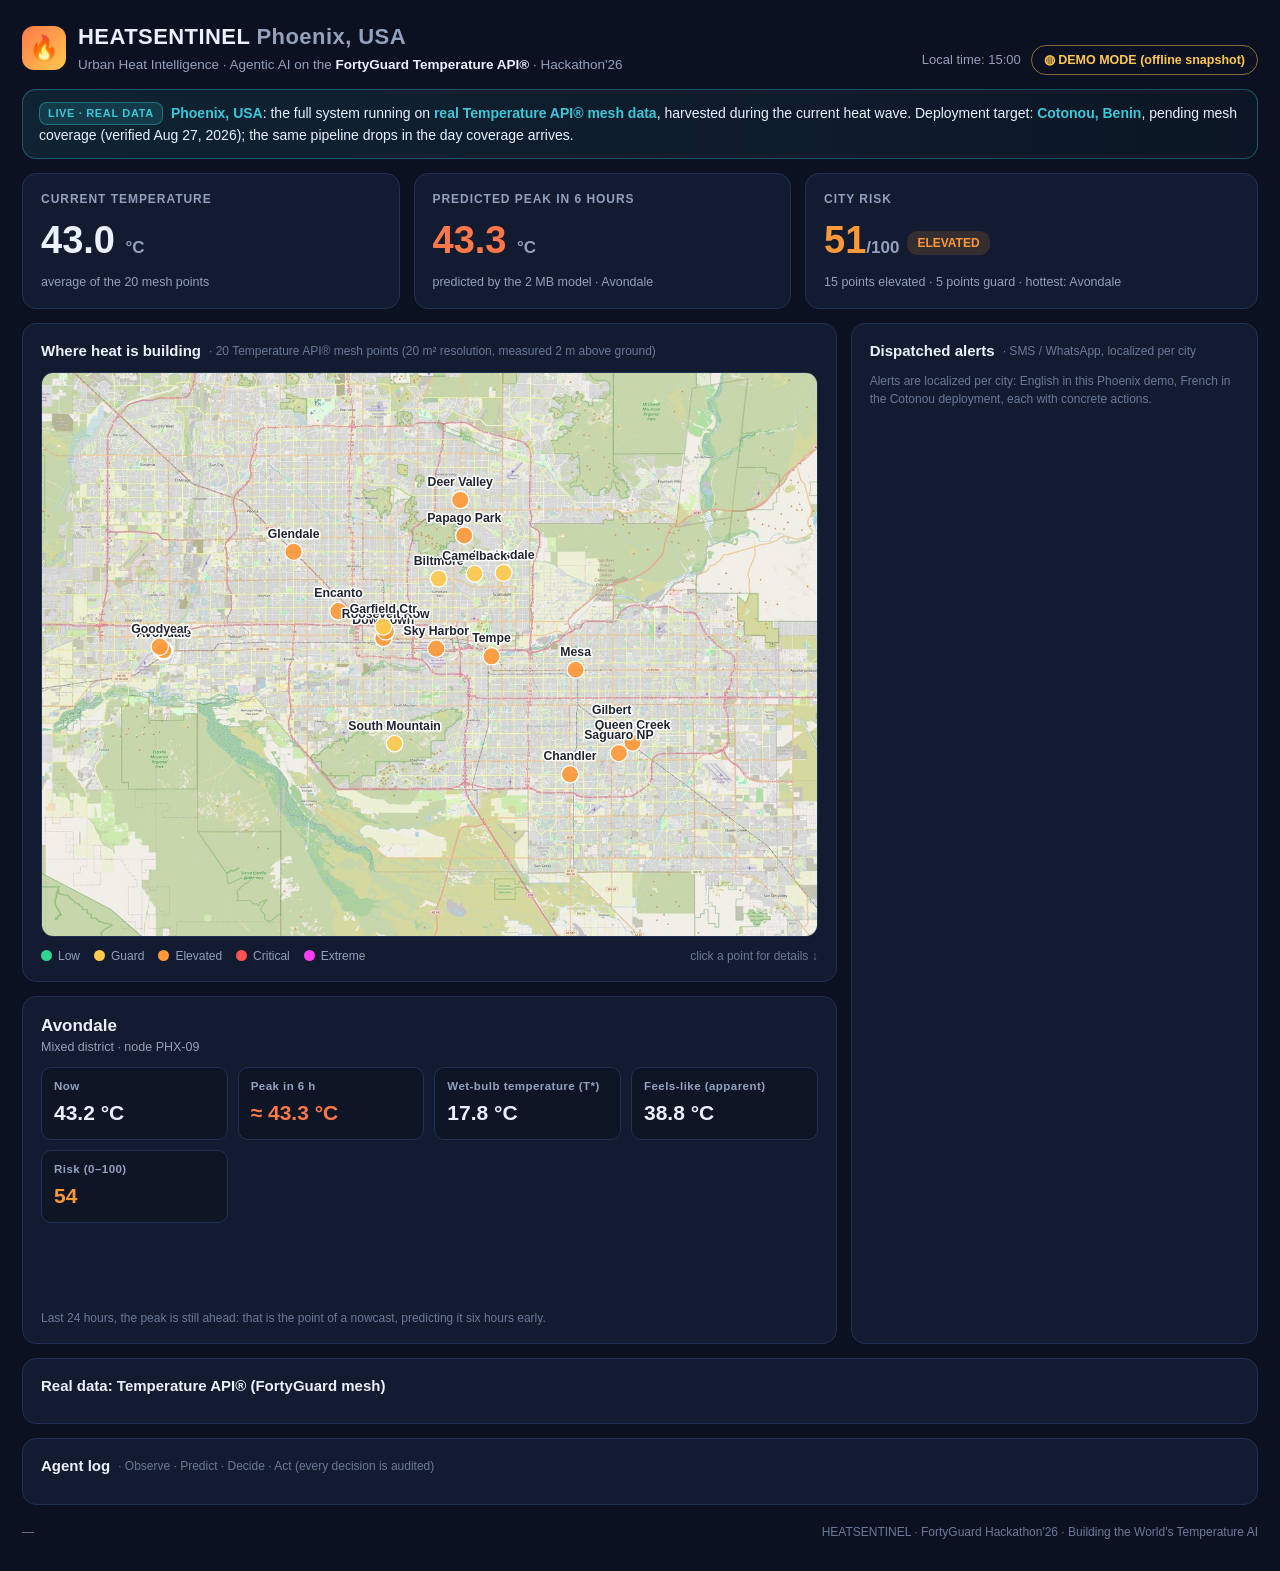
==== commit f2b943f3: "v7: fon off site, em-dash cleanup, calibrated target fix" ====
--- a/demo/dashboard.html
+++ b/demo/dashboard.html
@@ -3,7 +3,7 @@
 <head>
 <meta charset="UTF-8">
 <meta name="viewport" content="width=device-width, initial-scale=1.0">
-<title>HeatSentinel — Cotonou · Bénin</title>
+<title>HeatSentinel | Live Demo</title>
 <style>
 :root{
   --bg:#0b1120; --card:#121b2f; --card2:#0e1626; --line:#223052;
@@ -159,7 +159,7 @@
   <div class="grid">
     <div style="display:flex;flex-direction:column;gap:14px">
       <div class="card mapbox">
-        <h2>Where heat is building <span class="hint">— 20 Temperature API® mesh points (20 m² resolution, measured 2 m above ground)</span></h2>
+        <h2>Where heat is building <span class="hint">· 20 Temperature API® mesh points (20 m² resolution, measured 2 m above ground)</span></h2>
         <div class="mapframe">
           <img id="mapImg" src="[data-uri]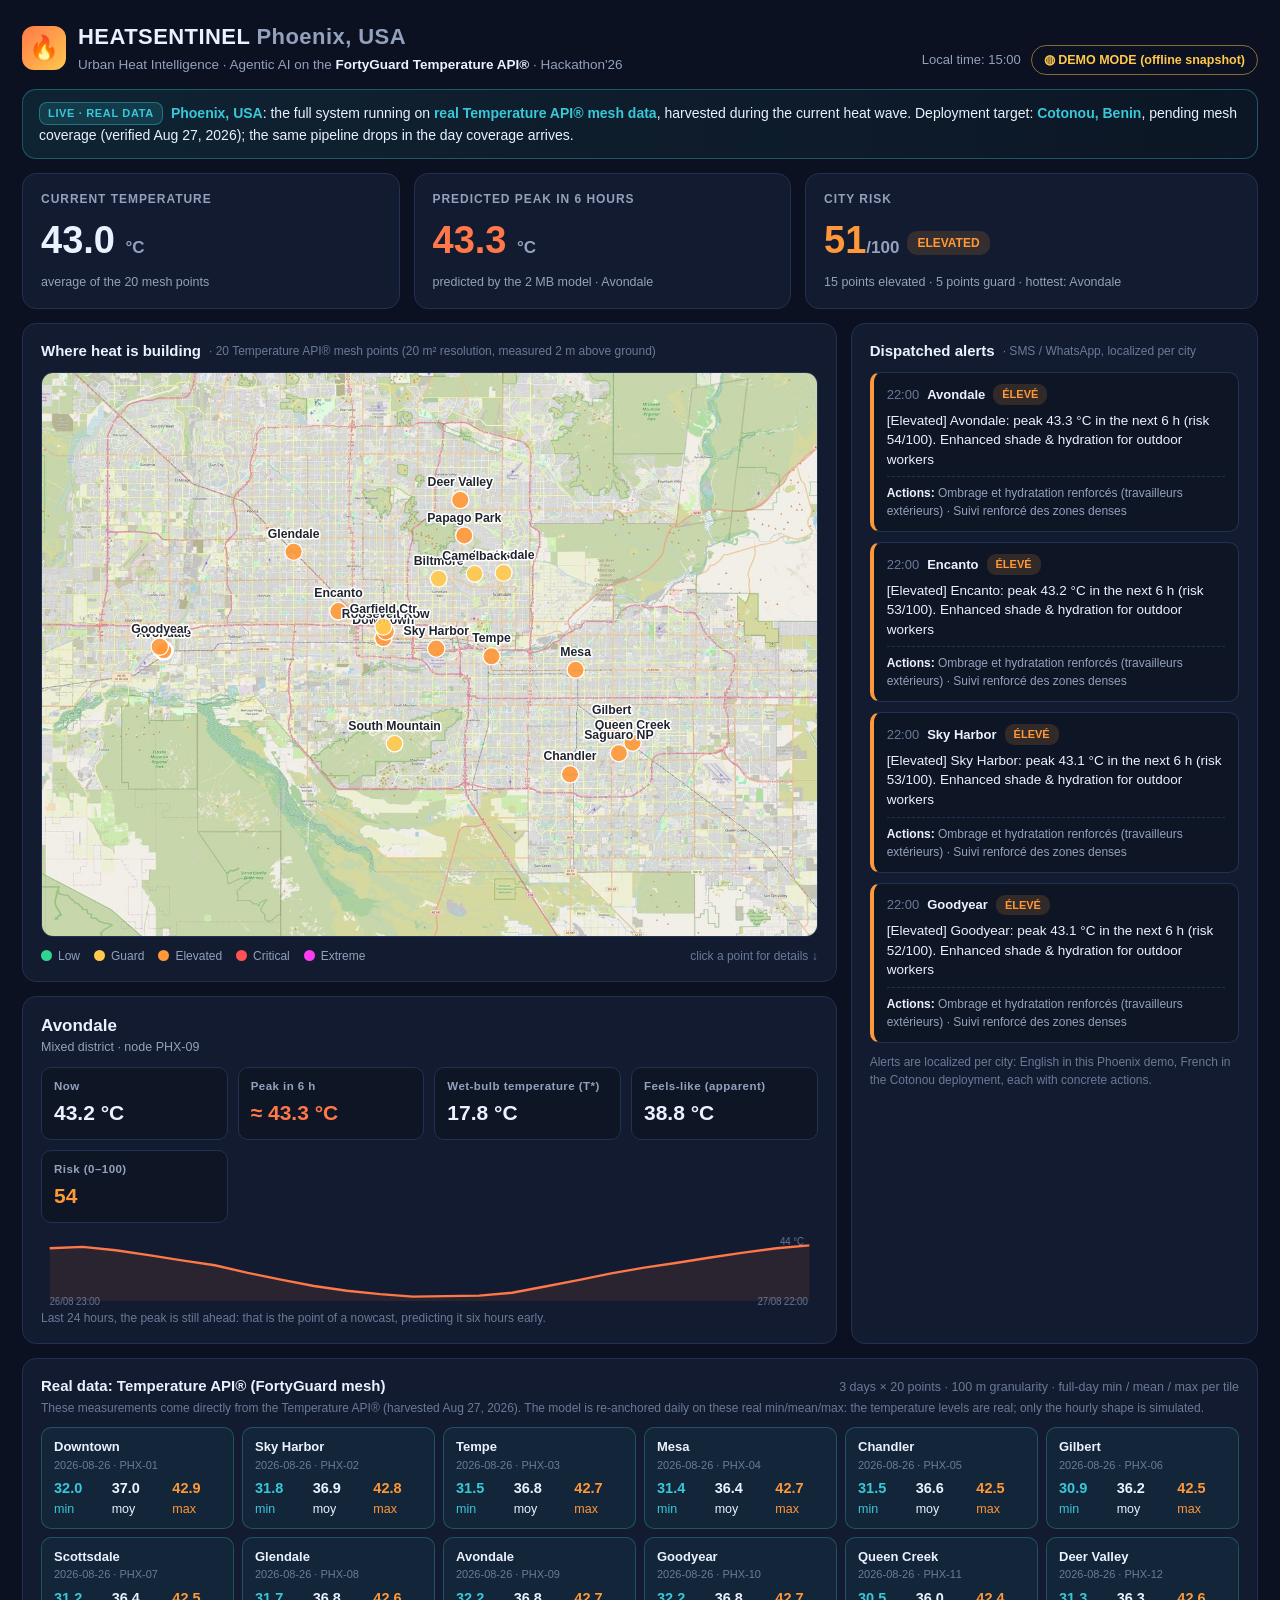
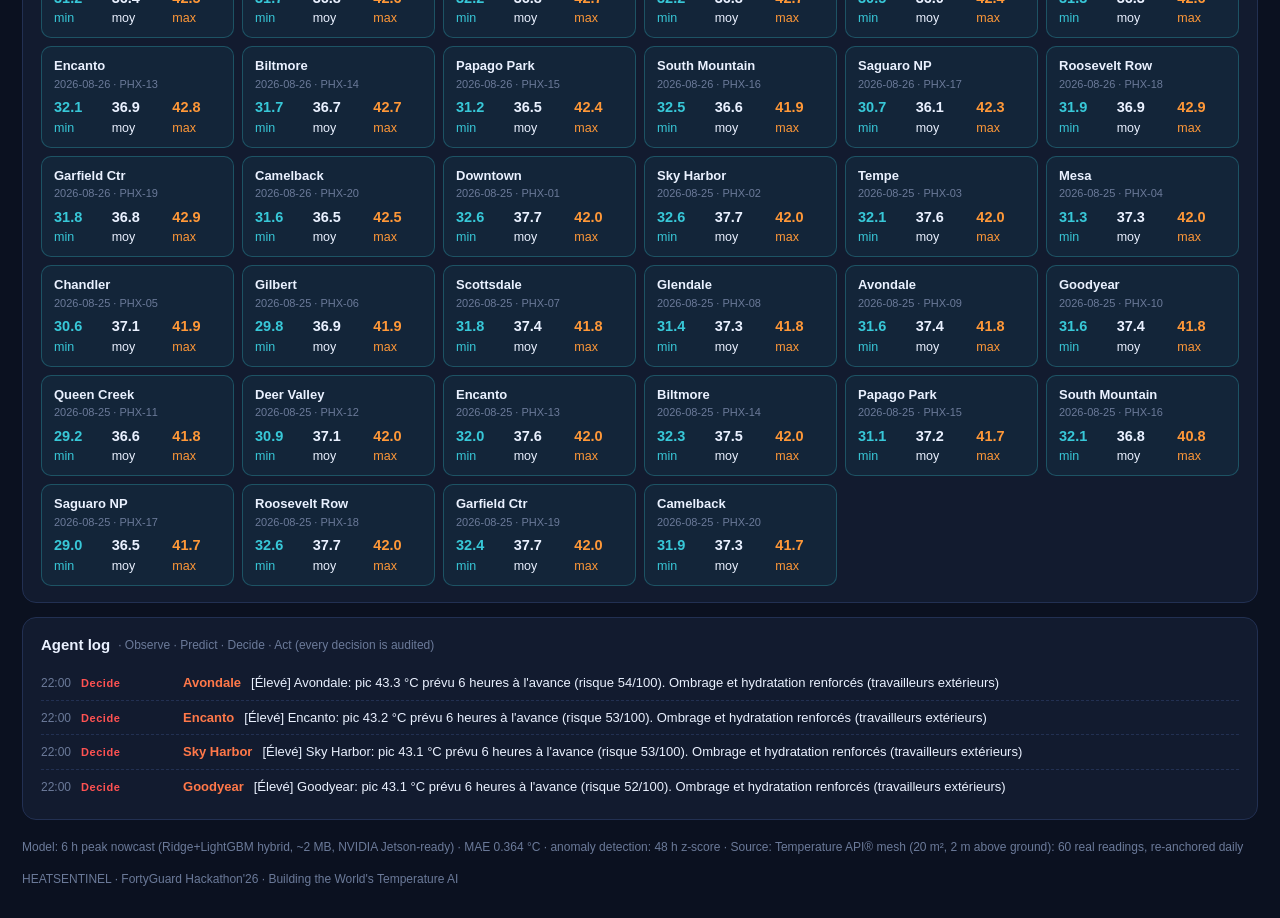
==== commit acbd6749: "fix demo canvas + live sync days 27-28 (100 readings)" ====
--- a/demo/dashboard.html
+++ b/demo/dashboard.html
@@ -4,6 +4,14 @@
 <meta charset="UTF-8">
 <meta name="viewport" content="width=device-width, initial-scale=1.0">
 <title>HeatSentinel | Live Demo</title>
+<link rel="icon" type="image/svg+xml" href="/assets/favicon.svg">
+<meta property="og:type" content="website">
+<meta property="og:site_name" content="HeatSentinel">
+<meta property="og:title" content="HeatSentinel · Live demo (real Phoenix mesh)">
+<meta property="og:description" content="The full agent loop live: street-level mesh, six-hour-ahead peak nowcast, risk scoring and localized alerts."> 
+<meta property="og:url" content="https://heatsentinel.onrender.com/demo.html">
+<meta property="og:image" content="https://heatsentinel.onrender.com/assets/og-cover.png">
+
 <style>
 :root{
   --bg:#0b1120; --card:#121b2f; --card2:#0e1626; --line:#223052;
@@ -259,7 +267,7 @@
   document.title = CITYKEY==="phoenix" ? "HeatSentinel | Live Demo · Phoenix (Real Mesh Data)" : "HeatSentinel | Live Demo · Cotonou (Deployment Target)";
   $("#clock").textContent="Local time: "+DATA.clock_local;
   const b=$("#badge");
-  if(LIVE){b.className="badge live";b.innerHTML="● LIVE (×4 accelerated, 1 h ≈ 15 s)";}
+  if(LIVE){b.className="badge live";b.innerHTML="● LIVE ("+DATA.speed+")";}
   else{b.className="badge demo";b.innerHTML="◍ DEMO MODE (offline snapshot)";}
   // banner
   const bn=BANNER[CITYKEY]||BANNER.cotonou;
@@ -324,7 +332,7 @@
   $("#dScore").textContent=n.score.toFixed(0);
   $("#dScore").style.color=COLORS[n.level]||"#fff";
   const pts=(DATA.series&&DATA.series[n.node_id])||[];
-  const ctx=$("#spark"), W=ctx.width, H=ctx.height;
+  const cv=$("#spark"), ctx=cv.getContext("2d"), W=cv.width, H=cv.height;
   ctx.clearRect(0,0,W,H);
   if(pts.length<2) return;
   const vals=pts.map(p=>p[1]);
